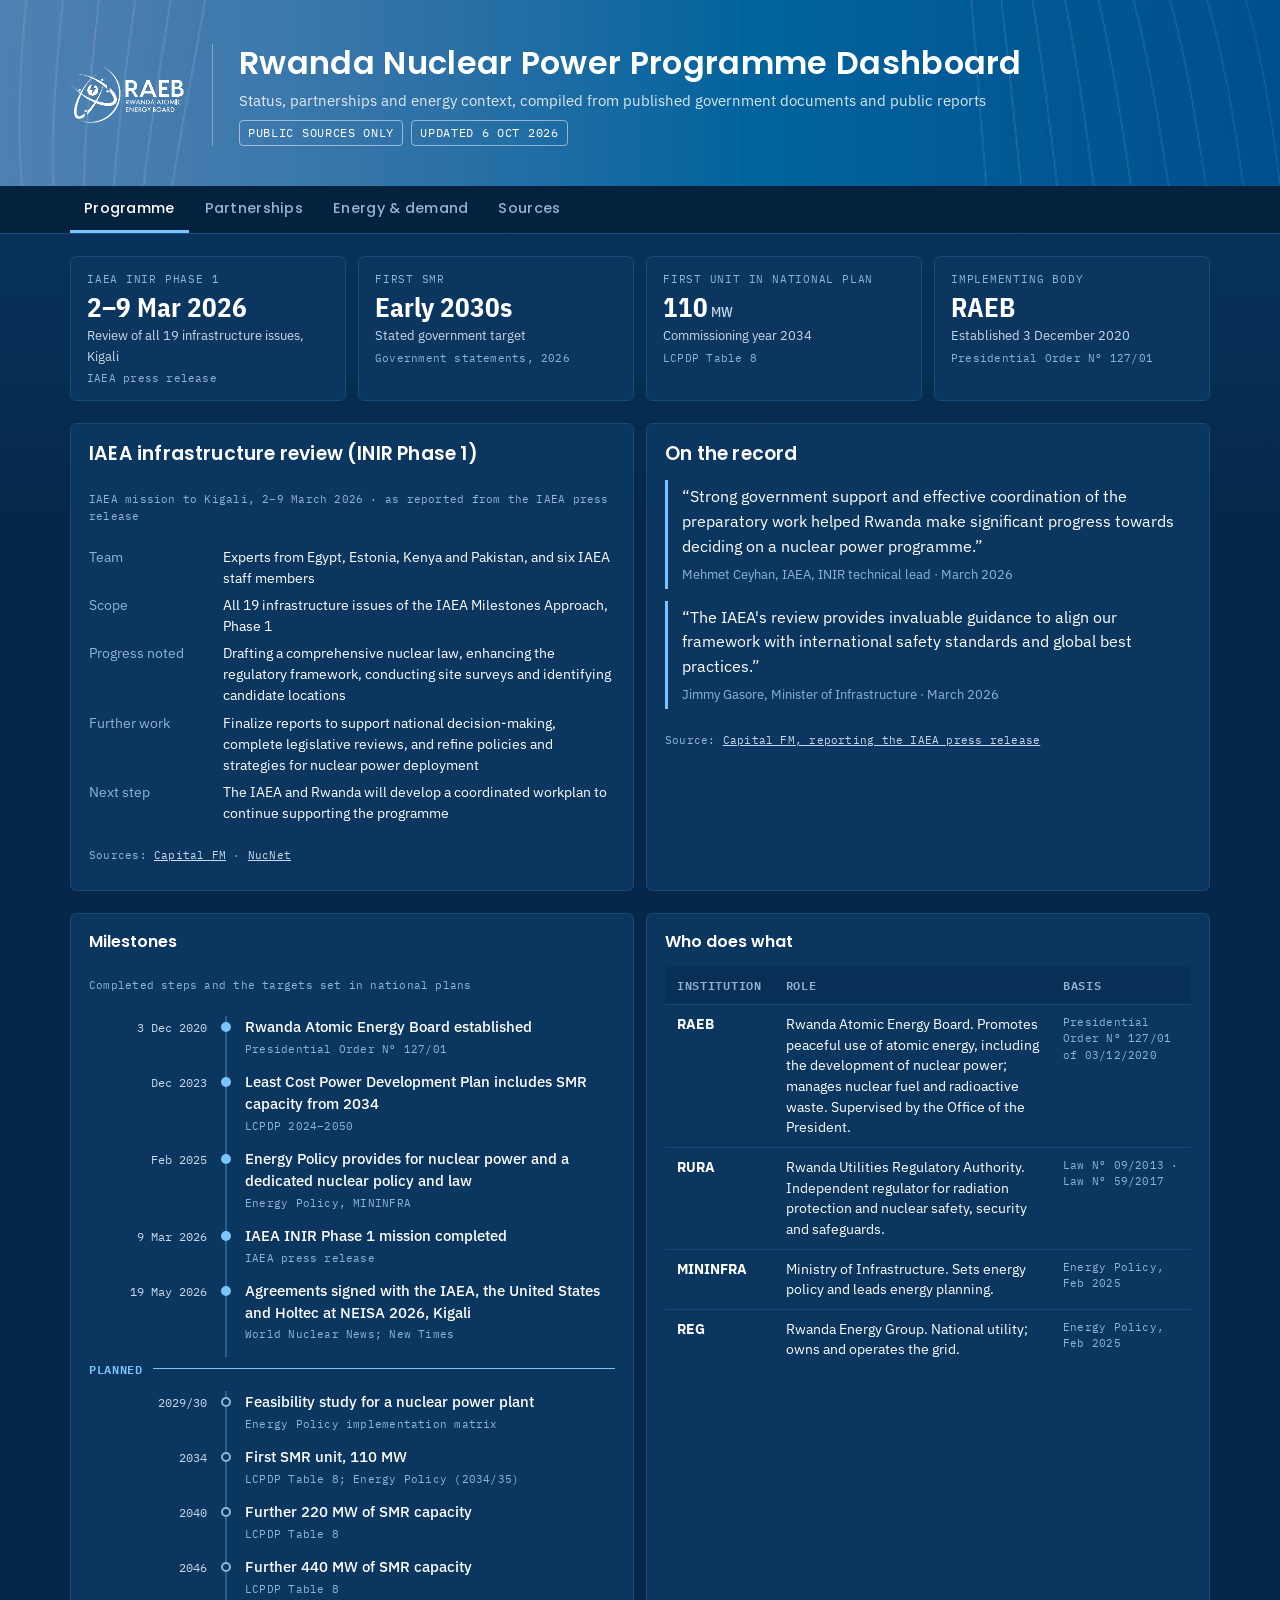
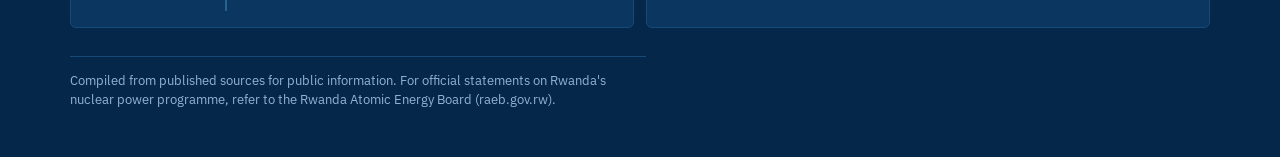
==== index.html @ f3377634 "Switch site to dark RAEB-blue theme matching the header Co-Authored-By: Claude Opus 5.5 <noreply@ant" ====
<!doctype html>
<html lang="en">
<head>
<meta charset="utf-8">
<meta name="viewport" content="width=device-width, initial-scale=1, viewport-fit=cover">
<meta name="description" content="Rwanda's nuclear power programme: status, international partnerships and energy context, compiled from published sources.">
<title>Rwanda NPP Dashboard</title>
<link rel="preconnect" href="https://fonts.googleapis.com">
<link rel="stylesheet" href="https://fonts.googleapis.com/css2?family=Poppins:wght@500;600&family=IBM+Plex+Sans+Condensed:wght@500;600;700&family=IBM+Plex+Sans:wght@400;500;600&family=IBM+Plex+Mono:wght@400;500&display=swap">
<style>
/* Layout: control-room ledger — sticky header + tabbed modules, summary tiles before detail, every figure carries a source chip */
:root{
  --bg:#f5f7f8; --panel:#ffffff; --ink:#0f1c24; --ink-2:#44545e; --ink-3:#6b7a83;
  --line:#dde3e7; --line-2:#c9d2d8; --accent:#1f5f9e; --accent-soft:#e3edf7;
  --good:#1d7a3e; --good-bg:#e3f2e8; --warn:#9a6200; --warn-bg:#fbf0d9; --crit:#b3261e; --crit-bg:#fbe5e3;
  --info:#4a5a66; --info-bg:#eceff2;
  --s1:#2a78d6; --s2:#eb6834; --s3:#1baf7a; --s4:#c98500; --nuke:#4a3aa7;
  --f-display:"IBM Plex Sans Condensed","Arial Narrow",system-ui,sans-serif;
  --f-body:"IBM Plex Sans",system-ui,-apple-system,"Segoe UI",sans-serif;
  --f-mono:"IBM Plex Mono",ui-monospace,Menlo,Consolas,monospace;
}
@media (prefers-color-scheme: dark){:root:not([data-theme="light"]){
  --bg:#0e1519; --panel:#151f25; --ink:#e8eef1; --ink-2:#aebbc3; --ink-3:#86959e;
  --line:#25323a; --line-2:#33434d; --accent:#6aa8e8; --accent-soft:#1a2c3d;
  --good:#5cc483; --good-bg:#16301f; --warn:#e3a83a; --warn-bg:#33270f; --crit:#f07b72; --crit-bg:#3a1a18;
  --info:#aebbc3; --info-bg:#222d34;
  --s1:#3987e5; --s2:#d95926; --s3:#199e70; --s4:#c98500; --nuke:#9085e9; color-scheme:dark}}
:root[data-theme="dark"]{
  --bg:#0e1519; --panel:#151f25; --ink:#e8eef1; --ink-2:#aebbc3; --ink-3:#86959e;
  --line:#25323a; --line-2:#33434d; --accent:#6aa8e8; --accent-soft:#1a2c3d;
  --good:#5cc483; --good-bg:#16301f; --warn:#e3a83a; --warn-bg:#33270f; --crit:#f07b72; --crit-bg:#3a1a18;
  --info:#aebbc3; --info-bg:#222d34;
  --s1:#3987e5; --s2:#d95926; --s3:#199e70; --s4:#c98500; --nuke:#9085e9; color-scheme:dark}
*{box-sizing:border-box}
body{background:var(--bg);color:var(--ink);font-family:var(--f-body);font-size:14.5px;line-height:1.5}
.wrap{max-width:1180px;margin:0 auto;padding-inline:20px;padding-block:0 48px}
header.top{position:sticky;top:env(safe-area-inset-top,0px);z-index:5;background:var(--bg);border-bottom:1px solid var(--line)}
.top-inner{max-width:1180px;margin:0 auto;padding-inline:20px;padding-block:14px 0;display:flex;flex-direction:column;gap:10px}
.brandrow{display:flex;flex-wrap:wrap;align-items:baseline;justify-content:space-between;gap:8px 20px}
h1{font-family:var(--f-display);font-weight:700;font-size:1.55rem;letter-spacing:.01em;margin:0;text-wrap:balance}
.sub{color:var(--ink-2);font-size:.86rem;margin:0}
.meta{display:flex;gap:8px;flex-wrap:wrap;align-items:center}
.tag{font-family:var(--f-mono);font-size:.72rem;letter-spacing:.06em;text-transform:uppercase;padding:3px 8px;border-radius:4px;border:1px solid var(--line-2);color:var(--ink-2);white-space:nowrap}
.tag.int{border-color:var(--crit);color:var(--crit)}
nav.tabs{display:flex;gap:2px;overflow-x:auto;scrollbar-width:none}
nav.tabs button{font:600 .9rem var(--f-display);letter-spacing:.02em;background:none;border:0;border-bottom:3px solid transparent;color:var(--ink-2);padding:8px 14px 9px;cursor:pointer;white-space:nowrap}
nav.tabs button[aria-selected="true"]{color:var(--ink);border-bottom-color:var(--accent)}
nav.tabs button:hover{color:var(--ink)}
button:focus-visible,a:focus-visible,summary:focus-visible{outline:2px solid var(--accent);outline-offset:2px}
[hidden]{display:none!important}
section.tab{display:flex;flex-direction:column;gap:22px;padding-top:22px}
h2{font-family:var(--f-display);font-weight:600;font-size:1.18rem;margin:0;letter-spacing:.01em}
h3{font-family:var(--f-display);font-weight:600;font-size:1rem;margin:0}
.lede{color:var(--ink-2);max-width:72ch;margin:4px 0 0}
.block{display:flex;flex-direction:column;gap:12px}
.panel{background:var(--panel);border:1px solid var(--line);border-radius:6px;padding:16px 18px;min-width:0}
.grid{display:grid;gap:12px}
.tiles{grid-template-columns:repeat(auto-fit,minmax(200px,1fr))}
.tile{background:var(--panel);border:1px solid var(--line);border-radius:6px;padding:14px 16px;display:flex;flex-direction:column;gap:4px;min-width:0}
.tile .k{font-family:var(--f-mono);font-size:.7rem;letter-spacing:.07em;text-transform:uppercase;color:var(--ink-3)}
.tile .v{font-family:var(--f-display);font-weight:700;font-size:1.7rem;line-height:1.1;font-variant-numeric:tabular-nums}
.tile .v small{font-size:.9rem;font-weight:500;color:var(--ink-2)}
.tile .d{color:var(--ink-2);font-size:.84rem}
.src{font-family:var(--f-mono);font-size:.68rem;color:var(--ink-3);letter-spacing:.02em}
.src a{color:inherit}
.pill{display:inline-flex;align-items:center;gap:5px;font:600 .72rem var(--f-body);padding:2px 8px;border-radius:999px;white-space:nowrap}
.pill::before{content:"";width:6px;height:6px;border-radius:50%;background:currentColor}
.p-good{color:var(--good);background:var(--good-bg)} .p-warn{color:var(--warn);background:var(--warn-bg)}
.p-crit{color:var(--crit);background:var(--crit-bg)} .p-info{color:var(--info);background:var(--info-bg)}
.p-acc{color:var(--accent);background:var(--accent-soft)}
/* INIR matrix */
.legend{display:flex;gap:14px;flex-wrap:wrap;font-size:.82rem;color:var(--ink-2);align-items:center}
.sw{display:inline-block;width:12px;height:12px;border-radius:2px;vertical-align:-1px;margin-right:5px}
.matrix{display:grid;grid-template-columns:repeat(auto-fill,minmax(250px,1fr));gap:8px}
.issue{border:1px solid var(--line);border-radius:5px;padding:9px 11px;background:var(--panel);display:flex;flex-direction:column;gap:6px;min-width:0}
.issue .hd{display:flex;gap:8px;align-items:baseline}
.issue .n{font-family:var(--f-mono);font-size:.75rem;color:var(--ink-3);min-width:1.6em}
.issue .t{font-weight:600;font-size:.88rem}
.conds{display:flex;flex-wrap:wrap;gap:4px}
.cond{font-family:var(--f-mono);font-size:.7rem;padding:2px 6px;border-radius:3px;cursor:default}
.c-no{background:var(--good-bg);color:var(--good)} .c-min{background:var(--warn-bg);color:var(--warn);font-weight:600} .c-sig{background:var(--crit-bg);color:var(--crit);font-weight:600}
/* tables */
.tw{overflow-x:auto;border:1px solid var(--line);border-radius:6px;background:var(--panel)}
table{border-collapse:collapse;width:100%;font-size:.86rem}
th,td{text-align:left;padding:9px 12px;border-bottom:1px solid var(--line);vertical-align:top}
th{font:600 .72rem var(--f-mono);letter-spacing:.06em;text-transform:uppercase;color:var(--ink-3);background:var(--bg);white-space:nowrap}
tr:last-child td{border-bottom:0}
td.num,th.num{text-align:right;font-variant-numeric:tabular-nums;white-space:nowrap}
td .ref{font-family:var(--f-mono);font-weight:500;font-size:.78rem;color:var(--accent);white-space:nowrap}
td.min{min-width:220px}
/* timeline */
.tl{display:flex;flex-direction:column}
.tl-row{display:grid;grid-template-columns:118px 18px 1fr;gap:10px;align-items:start}
.tl-date{font-family:var(--f-mono);font-size:.78rem;color:var(--ink-2);padding-top:2px;text-align:right}
.tl-rail{position:relative;align-self:stretch;display:flex;justify-content:center}
.tl-rail::before{content:"";position:absolute;top:0;bottom:0;width:2px;background:var(--line-2)}
.tl-dot{position:relative;margin-top:6px;width:10px;height:10px;border-radius:50%;background:var(--panel);border:2px solid var(--ink-3)}
.tl-dot.past{background:var(--warn);border-color:var(--warn)}
.tl-dot.now{background:var(--accent);border-color:var(--accent)}
.tl-body{padding-bottom:14px;display:flex;flex-direction:column;gap:3px;min-width:0}
.tl-body .x{font-weight:500}
.tl-today{grid-column:1/-1;display:flex;align-items:center;gap:10px;margin:2px 0 12px;font:600 .72rem var(--f-mono);color:var(--accent);letter-spacing:.06em;text-transform:uppercase}
.tl-today::after{content:"";flex:1;height:1px;background:var(--accent)}
.two{display:grid;grid-template-columns:repeat(auto-fit,minmax(320px,1fr));gap:12px}
dl.kv{display:grid;grid-template-columns:minmax(120px,max-content) 1fr;gap:6px 14px;margin:0;font-size:.88rem}
dl.kv dt{color:var(--ink-3)} dl.kv dd{margin:0;min-width:0}
/* filters */
.filters{display:flex;gap:6px;flex-wrap:wrap}
.filters button{font:500 .8rem var(--f-body);border:1px solid var(--line-2);background:var(--panel);color:var(--ink-2);padding:5px 11px;border-radius:999px;cursor:pointer}
.filters button[aria-pressed="true"]{background:var(--ink);color:var(--bg);border-color:var(--ink)}
/* chart */
.chart{position:relative}
.chart svg{display:block;width:100%;height:auto;overflow:visible}
.chart text{font-family:var(--f-mono);font-size:11px;fill:var(--ink-3)}
.chart .gl{stroke:var(--line);stroke-width:1}
.chart .ax{stroke:var(--line-2);stroke-width:1}
.tip{position:absolute;pointer-events:none;background:var(--panel);border:1px solid var(--line-2);border-radius:5px;padding:8px 10px;font-size:.8rem;box-shadow:0 4px 14px rgb(0 0 0 / .12);min-width:170px;z-index:2}
.tip b{font-family:var(--f-mono)}
.tip .r{display:flex;justify-content:space-between;gap:14px;font-variant-numeric:tabular-nums}
.bar-row{display:grid;grid-template-columns:120px 1fr 64px;gap:10px;align-items:center;font-size:.85rem}
.bar-track{height:14px;background:var(--bg);border-radius:0 4px 4px 0;position:relative}
.bar-fill{position:absolute;inset:0 auto 0 0;border-radius:0 4px 4px 0;background:var(--s1)}
.bar-fill.imp{background:var(--ink-3)}
.bars{display:flex;flex-direction:column;gap:7px}
.note{border-left:3px solid var(--warn);background:var(--warn-bg);padding:10px 14px;border-radius:0 5px 5px 0;font-size:.86rem;color:var(--ink)}
.note.blue{border-left-color:var(--accent);background:var(--accent-soft)}
.issues-list{display:flex;flex-direction:column;gap:10px;margin:0;padding:0;list-style:none}
.issues-list li{background:var(--panel);border:1px solid var(--line);border-radius:6px;padding:12px 14px;display:flex;flex-direction:column;gap:5px}
.issues-list .what{font-weight:600}
footer{margin-top:28px;color:var(--ink-3);font-size:.8rem;border-top:1px solid var(--line);padding-top:14px}
details.tbl summary{cursor:pointer;color:var(--accent);font-size:.84rem;font-weight:500}
@media (max-width:560px){
  .tl-row{grid-template-columns:76px 14px 1fr;gap:8px}
  .bar-row{grid-template-columns:92px 1fr 54px}
  h1{font-size:1.3rem}
}
@media (prefers-reduced-motion:no-preference){nav.tabs button{transition:color .15s,border-color .15s}}

blockquote.q{margin:0;padding:4px 0 4px 14px;border-left:3px solid var(--accent);font-size:1rem;line-height:1.55;display:flex;flex-direction:column;gap:6px}
blockquote.q cite{font-style:normal;font-size:.8rem;color:var(--ink-3)}
ul.plain{margin:0;padding-left:18px;color:var(--ink-2);display:flex;flex-direction:column;gap:6px}
tr.hl td{background:var(--accent-soft);font-weight:600}
tr.tot td{font-weight:600;border-top:2px solid var(--line-2)}
footer{max-width:72ch}

/* RAEB brand header */
:root{--brand-1:#4f80b2;--brand-2:#00518d;--accent:#00518d;--accent-soft:#e1ecf6}
.hero{position:relative;overflow:hidden;color:#fff;background:var(--brand-2) url("hero-bg.jpg") center/cover no-repeat}
.hero-inner{position:relative;max-width:1180px;margin:0 auto;padding-inline:20px;padding-block:44px 40px;display:flex;align-items:center;gap:22px 28px;flex-wrap:wrap}
.hero .logo{height:56px;width:auto;flex:none}
.hero-text{display:flex;flex-direction:column;gap:8px;min-width:0;flex:1 1 320px;border-left:1px solid rgb(255 255 255 / .35);padding-left:26px}
.hero h1{font-family:"Poppins",var(--f-display);font-weight:600;font-size:clamp(1.35rem,2.6vw,2rem);line-height:1.2;color:#fff}
.hero .sub{color:rgb(255 255 255 / .85);font-size:.92rem}
.hero .tag{border-color:rgb(255 255 255 / .5);color:#fff}
.tabbar{position:sticky;top:env(safe-area-inset-top,0px);z-index:5;background:var(--panel);border-bottom:1px solid var(--line)}
.tabbar-inner{max-width:1180px;margin:0 auto;padding-inline:20px}
nav.tabs button{font-family:"Poppins",var(--f-display);font-weight:500;padding:12px 14px 11px}
nav.tabs button[aria-selected="true"]{color:var(--accent);border-bottom-color:var(--accent)}
h2,h3{font-family:"Poppins",var(--f-display);font-weight:600}
@media (max-width:560px){.hero-text{border-left:0;padding-left:0}.hero-inner{padding-block:24px}}
@media (prefers-color-scheme: dark){:root:not([data-theme="light"]){--accent:#6aa8e8;--accent-soft:#1a2c3d}}
:root[data-theme="dark"]{--accent:#6aa8e8;--accent-soft:#1a2c3d}
</style>
<style>html{color-scheme:dark}body{margin:0}img{max-width:100%}
/* Single dark brand theme (continues the RAEB header); wins over light/dark blocks */
:root:not(#_){
  --bg:#05284a; --panel:#0a365f; --ink:#ffffff; --ink-2:#c9d9ea; --ink-3:#93b3d3;
  --line:#184a78; --line-2:#28608f; --accent:#7cc4ff; --accent-soft:#11426f;
  --good:#63d69c; --good-bg:#0f3f3c; --warn:#ffc860; --warn-bg:#3b3522; --crit:#ff8f86; --crit-bg:#47263a;
  --info:#c9d9ea; --info-bg:#14446f;
  --s1:#4aa8ff; --s2:#ff8f52; --s3:#3fd3a2; --s4:#f2c34e; --nuke:#c7b9ff;
  color-scheme:dark;
}
body{background:var(--bg) linear-gradient(180deg,#0a3a68 0,var(--bg) 520px) no-repeat}
.tabbar{background:#04213e;border-bottom-color:var(--line)}
nav.tabs button{color:var(--ink-3)}
nav.tabs button:hover{color:var(--ink)}
nav.tabs button[aria-selected="true"]{color:#fff;border-bottom-color:var(--accent)}
.panel,.tile,.issue,.issues-list li,.tw{border-color:var(--line);background:var(--panel)}
.tile .v,h2,h3{color:#fff}
th{background:#082f55;color:var(--ink-3)}
.filters button{background:transparent;border-color:var(--line-2);color:var(--ink-2)}
.filters button[aria-pressed="true"]{background:#fff;color:#05284a;border-color:#fff}
.tip{background:#062c52;border-color:var(--line-2);box-shadow:0 6px 20px rgb(0 0 0 / .35)}
a{color:var(--accent)}
.src a{color:var(--ink-2)}
footer{border-top-color:var(--line);color:var(--ink-3)}
.bar-track{background:#072b4f}
</style>
</head>
<body>
<header class="hero">
  
  <div class="hero-inner">
    <img class="logo" src="[data-uri]" alt="RAEB, Rwanda Atomic Energy Board" width="113" height="56">
    <div class="hero-text">
      <h1>Rwanda Nuclear Power Programme Dashboard</h1>
      <p class="sub">Status, partnerships and energy context, compiled from published government documents and public reports</p>
      <div class="meta"><span class="tag">Public sources only</span><span class="tag">Updated 6 Oct 2026</span></div>
    </div>
  </div>
</header>
<div class="tabbar"><div class="tabbar-inner"><nav class="tabs" role="tablist" aria-label="Dashboard sections">
      <button role="tab" id="t-status" aria-controls="s-status" aria-selected="true">Programme</button>
      <button role="tab" id="t-partners" aria-controls="s-partners" aria-selected="false">Partnerships</button>
      <button role="tab" id="t-energy" aria-controls="s-energy" aria-selected="false">Energy &amp; demand</button>
      <button role="tab" id="t-notes" aria-controls="s-notes" aria-selected="false">Sources</button>
    </nav></div></div>

<main class="wrap">

<!-- ============ PROGRAMME ============ -->
<section class="tab" id="s-status" role="tabpanel" aria-labelledby="t-status">
  <div class="grid tiles" id="status-tiles"></div>

  <div class="two">
    <div class="panel block">
      <h2>IAEA infrastructure review (INIR Phase 1)</h2>
      <p class="src">IAEA mission to Kigali, 2–9 March 2026 · as reported from the IAEA press release</p>
      <dl class="kv">
        <dt>Team</dt><dd>Experts from Egypt, Estonia, Kenya and Pakistan, and six IAEA staff members</dd>
        <dt>Scope</dt><dd>All 19 infrastructure issues of the IAEA Milestones Approach, Phase 1</dd>
        <dt>Progress noted</dt><dd>Drafting a comprehensive nuclear law, enhancing the regulatory framework, conducting site surveys and identifying candidate locations</dd>
        <dt>Further work</dt><dd>Finalize reports to support national decision-making, complete legislative reviews, and refine policies and strategies for nuclear power deployment</dd>
        <dt>Next step</dt><dd>The IAEA and Rwanda will develop a coordinated workplan to continue supporting the programme</dd>
      </dl>
      <p class="src">Sources: <a href="https://capitalfm.africa/rwanda-makes-progress-on-nuclear-energy-infrastructure-iaea-says/" target="_blank" rel="noopener">Capital FM</a> · <a href="https://www.nucnet.org/news/iaea-review-says-rwanda-making-progress-towards-nuclear-power-programme-3-4-2026" target="_blank" rel="noopener">NucNet</a></p>
    </div>
    <div class="panel block">
      <h2>On the record</h2>
      <blockquote class="q">“Strong government support and effective coordination of the preparatory work helped Rwanda make significant progress towards deciding on a nuclear power programme.”<cite>Mehmet Ceyhan, IAEA, INIR technical lead · March 2026</cite></blockquote>
      <blockquote class="q">“The IAEA's review provides invaluable guidance to align our framework with international safety standards and global best practices.”<cite>Jimmy Gasore, Minister of Infrastructure · March 2026</cite></blockquote>
      <p class="src">Source: <a href="https://capitalfm.africa/rwanda-makes-progress-on-nuclear-energy-infrastructure-iaea-says/" target="_blank" rel="noopener">Capital FM, reporting the IAEA press release</a></p>
    </div>
  </div>

  <div class="two">
    <div class="panel block">
      <h3>Milestones</h3>
      <p class="src">Completed steps and the targets set in national plans</p>
      <div class="tl" id="timeline"></div>
    </div>
    <div class="panel block">
      <h3>Who does what</h3>
      <div class="tw" style="border:0"><table>
        <thead><tr><th>Institution</th><th>Role</th><th>Basis</th></tr></thead>
        <tbody>
          <tr><td><b>RAEB</b></td><td>Rwanda Atomic Energy Board. Promotes peaceful use of atomic energy, including the development of nuclear power; manages nuclear fuel and radioactive waste. Supervised by the Office of the President.</td><td class="src">Presidential Order N° 127/01 of 03/12/2020</td></tr>
          <tr><td><b>RURA</b></td><td>Rwanda Utilities Regulatory Authority. Independent regulator for radiation protection and nuclear safety, security and safeguards.</td><td class="src">Law N° 09/2013 · Law N° 59/2017</td></tr>
          <tr><td><b>MININFRA</b></td><td>Ministry of Infrastructure. Sets energy policy and leads energy planning.</td><td class="src">Energy Policy, Feb 2025</td></tr>
          <tr><td><b>REG</b></td><td>Rwanda Energy Group. National utility; owns and operates the grid.</td><td class="src">Energy Policy, Feb 2025</td></tr>
        </tbody>
      </table></div>
    </div>
  </div>
</section>

<!-- ============ PARTNERS ============ -->
<section class="tab" id="s-partners" role="tabpanel" aria-labelledby="t-partners" hidden>
  <div class="block">
    <div>
      <h2>International agreements and partnerships</h2>
      <p class="lede">Agreements related to Rwanda's nuclear power programme that have been publicly announced. Each links to the published report it is based on.</p>
    </div>
    <div class="filters" id="pfilters" role="group" aria-label="Filter by type"></div>
    <div class="tw"><table>
      <thead><tr><th>Counterpart</th><th>Instrument</th><th>Date</th><th>Scope</th><th>Source</th></tr></thead>
      <tbody id="partners"></tbody>
    </table></div>
  </div>
</section>

<!-- ============ ENERGY ============ -->
<section class="tab" id="s-energy" role="tabpanel" aria-labelledby="t-energy" hidden>
  <div class="grid tiles" id="energy-tiles"></div>

  <div class="panel block">
    <div>
      <h2>Peak demand forecast and planned nuclear capacity</h2>
      <p class="lede">Peak-demand scenarios from the Least Cost Power Development Plan. The plan's reference case uses 10% annual growth. Markers show the small modular reactor (SMR) capacity added in the plan.</p>
    </div>
    <div class="filters" id="cfilters" role="group" aria-label="Show scenarios"></div>
    <div class="chart" id="chart"></div>
    <details class="tbl"><summary>Show the numbers as a table</summary><div class="tw" style="margin-top:8px"><table id="chart-table"></table></div></details>
    <p class="src">Source: Least Cost Power Development Plan 2024–2050 (MININFRA, December 2023), Table 1 and Table 8.</p>
  </div>

  <div class="panel block">
    <h3>Planned electricity production by technology</h3>
    <p class="src">GWh per year, reference scenario · LCPDP Table 9</p>
    <div class="tw" style="border:0"><table id="prod"></table></div>
  </div>

  <div class="block">
    <h2>Targets in national policy documents</h2>
    <div class="tw"><table>
      <thead><tr><th>Target</th><th>Value</th><th>By</th><th>Source</th></tr></thead>
      <tbody id="targets"></tbody>
    </table></div>
  </div>
</section>

<!-- ============ SOURCES ============ -->
<section class="tab" id="s-notes" role="tabpanel" aria-labelledby="t-notes" hidden>
  <div class="block">
    <h2>Sources</h2>
    <p class="lede">Everything on this dashboard comes from the documents below. No figures are modelled or estimated.</p>
    <div class="tw"><table>
      <thead><tr><th>Document</th><th>Issuer</th><th>Date</th><th>Used for</th></tr></thead>
      <tbody id="sources"></tbody>
    </table></div>
  </div>
  <div class="panel block">
    <h3>Notes on the figures</h3>
    <ul class="plain">
      <li>Installed capacity includes imports and shared regional plants unless stated otherwise.</li>
      <li>The least-cost plan's capacity table adds 110 MW (2034), 220 MW (2040) and 440 MW (2046) of SMR capacity, 770 MW in total; the plan's text refers to 880 MW by 2050. Both are shown as published.</li>
      <li>Agreements are listed as publicly reported. Dates are those of the announcement.</li>
    </ul>
  </div>
</section>

<footer>Compiled from published sources for public information. For official statements on Rwanda's nuclear power programme, refer to the Rwanda Atomic Energy Board (raeb.gov.rw).</footer>
</main>

<script>
const $ = s=>document.querySelector(s);
const esc = s=>String(s).replace(/[&<>"]/g,c=>({"&":"&amp;","<":"&lt;",">":"&gt;",'"':"&quot;"}[c]));
const MON=["Jan","Feb","Mar","Apr","May","Jun","Jul","Aug","Sep","Oct","Nov","Dec"];
const fmtDate = d=>{ if(!d) return "—"; const p=d.split("-"); if(p.length===1) return p[0]; if(p.length===2) return MON[+p[1]-1]+" "+p[0]; return (+p[2])+" "+MON[+p[1]-1]+" "+p[0]; };
const tile = (k,v,d,src)=>`<div class="tile"><span class="k">${k}</span><span class="v">${v}</span><span class="d">${d}</span>${src?`<span class="src">${src}</span>`:""}</div>`;

/* programme */
$("#status-tiles").innerHTML =
  tile("IAEA INIR Phase 1","2–9 Mar 2026","Review of all 19 infrastructure issues, Kigali","IAEA press release") +
  tile("First SMR","Early 2030s","Stated government target","Government statements, 2026") +
  tile("First unit in national plan","110<small> MW</small>","Commissioning year 2034","LCPDP Table 8") +
  tile("Implementing body","RAEB","Established 3 December 2020","Presidential Order N° 127/01");

const MILESTONES = [
 ["2020-12-03","Rwanda Atomic Energy Board established","Presidential Order N° 127/01","done"],
 ["2023-12","Least Cost Power Development Plan includes SMR capacity from 2034","LCPDP 2024–2050","done"],
 ["2025-02","Energy Policy provides for nuclear power and a dedicated nuclear policy and law","Energy Policy, MININFRA","done"],
 ["2026-03-09","IAEA INIR Phase 1 mission completed","IAEA press release","done"],
 ["2026-05-19","Agreements signed with the IAEA, the United States and Holtec at NEISA 2026, Kigali","World Nuclear News; New Times","done"],
 ["2029/30","Feasibility study for a nuclear power plant","Energy Policy implementation matrix","plan"],
 ["2034","First SMR unit, 110 MW","LCPDP Table 8; Energy Policy (2034/35)","plan"],
 ["2040","Further 220 MW of SMR capacity","LCPDP Table 8","plan"],
 ["2046","Further 440 MW of SMR capacity","LCPDP Table 8","plan"],
];
let todayDone=false;
$("#timeline").innerHTML = MILESTONES.map(([d,t,s,k])=>{
  let pre="";
  if(k==="plan" && !todayDone){ pre=`<div class="tl-today">Planned</div>`; todayDone=true; }
  return pre+`<div class="tl-row"><div class="tl-date">${/^\d{4}-\d{2}/.test(d)?fmtDate(d):d}</div><div class="tl-rail"><span class="tl-dot ${k==='done'?'now':''}"></span></div>
  <div class="tl-body"><span class="x">${t}</span><span class="src">${s}</span></div></div>`;}).join("");

/* partners */
const PARTNERS = [
 ["IAEA","multi","Cooperation agreement with the Ministry of Infrastructure","2026-05-19","Integrating nuclear power into the national energy mix: energy planning, infrastructure development, training, stakeholder engagement, financing","New Times, 19 May 2026","https://www.newtimes.co.rw/article/35865/news/energy/rwanda-iaea-sign-agreement-to-advance-nuclear-energy-plans"],
 ["United States","gov","Civil nuclear cooperation memorandum of understanding","2026-05","Cooperation on civil nuclear energy","World Nuclear News, May 2026","https://wnn.world-nuclear.org/articles/rwanda-and-us-sign-civil-nuclear-cooperation-mou"],
 ["Holtec International","ind","Development agreement with RAEB","2026-05","Evaluate deployment of SMR-300 units (about 300 MWe each), potential total of up to about 5 GW","World Nuclear News, May 2026","https://wnn.world-nuclear.org/articles/rwanda-and-us-sign-civil-nuclear-cooperation-mou"],
 ["Rosatom (Russian Federation)","gov","Roadmap signed at NEISA 2026","2026-05-19","Centre for Nuclear Science and Technology with a research reactor; training of Rwandan staff","Press report, 19 May 2026","https://gazettengr.com/rwanda-russia-sign-nuclear-energy-deal/"],
 ["NANO Nuclear Energy","ind","Memorandum of understanding with RAEB","2024-08","Microreactor and SMR ecosystem; technical assistance and training","World Nuclear News, Aug 2024","https://world-nuclear-news.org/articles/rwanda-signs-agreement-with-nano-nuclear"],
 ["Dual Fluid Energy","ind","Cooperation agreement with RAEB","2023-09","Demonstration Dual Fluid reactor","KT Press, Sept 2023","https://www.ktpress.rw/2023/09/rwanda-signs-deal-to-build-first-dual-fluid-demo-nuclear-reactor-in-the-world/"],
];
const PTYPES={all:"All",multi:"International organisations",gov:"Governments",ind:"Industry"};
let pf="all";
function renderPartners(){
  $("#partners").innerHTML = PARTNERS.filter(p=>pf==="all"||p[1]===pf).map(([c,,i,d,s,src,u])=>
   `<tr><td><b>${esc(c)}</b></td><td class="min">${esc(i)}</td><td class="num">${fmtDate(d)}</td><td class="min">${esc(s)}</td><td style="min-width:150px"><span class="src"><a href="${u}" target="_blank" rel="noopener">${esc(src)}</a></span></td></tr>`).join("");
}
$("#pfilters").innerHTML = Object.entries(PTYPES).map(([k,v])=>`<button type="button" data-f="${k}" aria-pressed="${k==='all'}">${v}</button>`).join("");
$("#pfilters").addEventListener("click",e=>{const b=e.target.closest("button"); if(!b) return; pf=b.dataset.f;
  document.querySelectorAll("#pfilters button").forEach(x=>x.setAttribute("aria-pressed",x===b)); renderPartners();});
renderPartners();

/* energy */
$("#energy-tiles").innerHTML =
  tile("Installed capacity","406.4<small> MW</small>","2023/24, incl. imports and shared plants","Energy Policy (REG Annual Report 2024)") +
  tile("Peak demand","211<small> MW</small>","2023","LCPDP Table 1") +
  tile("Households on grid","55.9<small>%</small>","2023/24, plus 23% off-grid","Energy Policy implementation matrix") +
  tile("Demand growth","~10<small>% / yr</small>","Planning assumption to 2050 (9.2% in 2017–2023)","LCPDP §3");

const YEARS=[]; for(let y=2023;y<=2050;y++) YEARS.push(y);
const PEAK = {
 "8% growth":[211,228,246,266,287,310,335,362,391,422,456,492,531,573,619,669,723,781,843,910,983,1062,1147,1239,1338,1445,1561,1686],
 "10% (reference)":[211,232,255,281,309,340,374,411,452,497,547,602,662,728,801,881,969,1066,1173,1290,1419,1561,1717,1889,2078,2286,2515,2767],
 "12% growth":[211,236,264,296,332,372,417,467,523,586,656,735,823,922,1033,1157,1296,1452,1626,1821,2040,2285,2559,2866,3210,3595,4026,4509],
 "10% then 5% after 2030":[211,232,255,281,309,340,374,411,432,454,477,501,526,552,580,609,639,671,705,740,777,816,857,900,945,992,1042,1094],
};
const SC = {"8% growth":"--s3","10% (reference)":"--s1","12% growth":"--s2","10% then 5% after 2030":"--s4"};
const NUKE=[[2034,110],[2040,220],[2046,440]];
const visible=new Set(Object.keys(PEAK));
$("#cfilters").innerHTML = Object.keys(PEAK).map(k=>`<button type="button" data-s="${esc(k)}" aria-pressed="true"><span class="sw" style="background:var(${SC[k]})"></span>${k}</button>`).join("");
$("#cfilters").addEventListener("click",e=>{const b=e.target.closest("button"); if(!b) return; const k=b.dataset.s;
  if(visible.has(k)){ if(visible.size===1) return; visible.delete(k);} else visible.add(k);
  b.setAttribute("aria-pressed",visible.has(k)); drawChart();});
function drawChart(){
  const W=900,H=360,m={l:52,r:120,t:16,b:34}; const iw=W-m.l-m.r, ih=H-m.t-m.b; const keys=[...visible];
  const ymax=Math.max(...keys.map(k=>Math.max(...PEAK[k]))); const step=ymax>3000?1000:500; const top=Math.ceil(ymax/step)*step;
  const x=y=>m.l+(y-2023)/(2050-2023)*iw, yv=v=>m.t+ih-(v/top)*ih;
  let s=`<svg viewBox="0 0 ${W} ${H}" role="img" aria-label="Peak demand forecast by scenario, 2023 to 2050, in MW">`;
  for(let v=0;v<=top;v+=step) s+=`<line class="gl" x1="${m.l}" x2="${m.l+iw}" y1="${yv(v)}" y2="${yv(v)}"/><text x="${m.l-8}" y="${yv(v)+4}" text-anchor="end">${v.toLocaleString('en-US')}</text>`;
  [2023,2030,2034,2040,2046,2050].forEach(y=>{ s+=`<text x="${x(y)}" y="${H-12}" text-anchor="middle">${y}</text>`; });
  s+=`<text x="${m.l}" y="${m.t-4}" style="font-size:10px">MW</text>`;
  NUKE.forEach(([y,mw])=>{ s+=`<line x1="${x(y)}" x2="${x(y)}" y1="${m.t}" y2="${m.t+ih}" stroke="var(--nuke)" stroke-width="1.5" stroke-dasharray="3 4"/><rect x="${x(y)-30}" y="${m.t+ih-24}" width="60" height="18" rx="3" fill="var(--panel)" stroke="var(--nuke)"/><text x="${x(y)}" y="${m.t+ih-11}" text-anchor="middle" style="fill:var(--nuke);font-weight:500">+${mw} MW</text>`; });
  const ends=keys.map(k=>({k,y:yv(PEAK[k][PEAK[k].length-1])})).sort((a,b)=>a.y-b.y);
  for(let i=1;i<ends.length;i++) if(ends[i].y-ends[i-1].y<15) ends[i].y=ends[i-1].y+15;
  keys.forEach(k=>{ const pts=PEAK[k].map((v,i)=>`${x(YEARS[i]).toFixed(1)},${yv(v).toFixed(1)}`).join(" ");
    s+=`<polyline points="${pts}" fill="none" stroke="var(${SC[k]})" stroke-width="2" stroke-linejoin="round" stroke-linecap="round"/>`;
    const last=PEAK[k][PEAK[k].length-1]; s+=`<circle cx="${x(2050)}" cy="${yv(last)}" r="4" fill="var(${SC[k]})" stroke="var(--panel)" stroke-width="2"/>`;
    const e=ends.find(z=>z.k===k); s+=`<text x="${x(2050)+10}" y="${e.y+4}" style="fill:var(--ink-2)">${k.split(' ')[0]} · ${last.toLocaleString('en-US')}</text>`; });
  s+=`<line class="ax" x1="${m.l}" x2="${m.l+iw}" y1="${m.t+ih}" y2="${m.t+ih}"/><line id="xh" x1="0" x2="0" y1="${m.t}" y2="${m.t+ih}" stroke="var(--ink-3)" stroke-width="1" visibility="hidden"/><rect id="hit" x="${m.l}" y="${m.t}" width="${iw}" height="${ih}" fill="transparent"/></svg><div class="tip" id="tip" hidden></div>`;
  $("#chart").innerHTML=s;
  const svg=$("#chart svg"),hit=$("#hit"),tip=$("#tip"),xh=$("#xh");
  hit.addEventListener("pointermove",ev=>{ const r=svg.getBoundingClientRect(); const px=(ev.clientX-r.left)/r.width*W;
    const yr=Math.round(2023+(px-m.l)/iw*(2050-2023)); if(yr<2023||yr>2050) return; const i=yr-2023;
    xh.setAttribute("x1",x(yr)); xh.setAttribute("x2",x(yr)); xh.setAttribute("visibility","visible"); const nk=NUKE.find(n=>n[0]===yr);
    tip.innerHTML=`<b>${yr}</b> · peak demand`+keys.map(k=>`<div class="r"><span><span class="sw" style="background:var(${SC[k]})"></span>${k}</span><span>${PEAK[k][i].toLocaleString('en-US')} MW</span></div>`).join("")+(nk?`<div class="r" style="color:var(--nuke)"><span>SMR added</span><span>+${nk[1]} MW</span></div>`:"");
    tip.hidden=false; const cx=x(yr)/W*r.width; tip.style.left=(cx>r.width*0.6?cx-tip.offsetWidth-12:cx+12)+"px"; tip.style.top="8px"; });
  hit.addEventListener("pointerleave",()=>{tip.hidden=true;xh.setAttribute("visibility","hidden");});
}
drawChart();
$("#chart-table").innerHTML=`<thead><tr><th>Year</th>${Object.keys(PEAK).map(k=>`<th class="num">${k}</th>`).join("")}<th class="num">SMR added</th></tr></thead><tbody>`+
  YEARS.map((y,i)=>`<tr><td>${y}</td>${Object.keys(PEAK).map(k=>`<td class="num">${PEAK[k][i].toLocaleString('en-US')}</td>`).join("")}<td class="num">${(NUKE.find(n=>n[0]===y)||[,""])[1]}</td></tr>`).join("")+`</tbody>`;

const PROD_Y=[2024,2025,2030,2035,2040,2045,2050];
const PROD=[["Hydro",[669.0,706.1,1174.5,1715.8,2464.2,2464.2,2462.4]],["Solar",[56.1,56.1,333.7,461.7,698.5,758.1,2658.5]],["Methane gas",[439.3,542.8,692.7,901.2,901.2,874.4,875.6]],["Natural gas",[0,0,0,59.9,969.9,2759.4,2759.4]],["Nuclear",[0,0,0,0,0,1945.9,6307.2]],["Peat",[105.3,122.8,216.3,216.3,413.4,681.5,715.6]],["Battery storage",[0,0,0,0,0,0,2628.0]],["Waste / biomass",[0,0,0,278.6,278.6,278.6,278.6]],["Geothermal",[0,0,0,0,210.2,210.2,210.2]],["Net imports",[170.3,168.6,183.1,484.4,718.0,718.0,336.3]],["Total supply",[1439.9,1596.5,2600.3,4117.8,6653.9,10690.4,19372.9]]];
const f=v=>v?v.toLocaleString('en-US',{minimumFractionDigits:0,maximumFractionDigits:0}):"–";
$("#prod").innerHTML=`<thead><tr><th>Technology</th>${PROD_Y.map(y=>`<th class="num">${y}</th>`).join("")}</tr></thead><tbody>`+
  PROD.map(([k,v])=>`<tr${k==="Nuclear"?' class="hl"':''}${k==="Total supply"?' class="tot"':''}><td>${k}</td>${v.map(x=>`<td class="num">${f(x)}</td>`).join("")}</tr>`).join("")+`</tbody>`;

const TARGETS=[
 ["Nuclear capacity in the generation mix","110 MW","2034/35","Energy Policy (MININFRA, Feb 2025)"],
 ["Feasibility study for a nuclear power plant","Completed","2029/30","Energy Policy (Feb 2025)"],
 ["SMR capacity in the least-cost plan","110 MW (2034), +220 MW (2040), +440 MW (2046)","2046","LCPDP 2024–2050, Table 8"],
 ["Universal access to electricity","100% (on-grid and off-grid)","2030","Energy Policy (Feb 2025)"],
 ["Renewable share of power generation","60% (from 51%)","2029","NST2 2024–2029"],
 ["Renewable share of power generation","At least 60%","2035 and 2050","Vision 2050, indicator 35"],
 ["Electricity per capita","1,026 kWh → 3,080 kWh","2035 → 2050","Vision 2050, indicator 37"],
 ["Income status","Upper-middle income → high income","2035 → 2050","Vision 2050"],
];
$("#targets").innerHTML=TARGETS.map(([t,v,b,s])=>`<tr><td class="min">${t}</td><td>${v}</td><td class="num">${b}</td><td style="min-width:180px"><span class="src">${s}</span></td></tr>`).join("");

const SOURCES=[
 ["Presidential Order N° 127/01 establishing RAEB","Office of the President","3 Dec 2020","RAEB mandate"],
 ["Vision 2050","Government of Rwanda","2020","Long-term targets"],
 ["Least Cost Power Development Plan 2024–2050","MININFRA","Dec 2023","Demand scenarios, nuclear additions, production"],
 ["National Strategy for Transformation (NST2) 2024–2029","Government of Rwanda","2024","Renewables target, nuclear technology"],
 ["Energy Policy","MININFRA","Feb 2025","Nuclear targets, capacity and access baseline"],
 ["IAEA press release on the INIR mission, as reported by Capital FM and NucNet","IAEA","Mar 2026","INIR findings and quotes"],
 ["World Nuclear News, New Times, KT Press, gazettengr.com","Media","2023–2026","Agreements"],
];
$("#sources").innerHTML=SOURCES.map(([d,i,dt,u])=>`<tr><td><b>${d}</b></td><td>${i}</td><td class="num">${dt}</td><td class="min">${u}</td></tr>`).join("");

/* tabs */
const tabs=[...document.querySelectorAll('[role="tab"]')];
function show(id){ tabs.forEach(t=>{const on=t.id===id; t.setAttribute("aria-selected",on); document.getElementById(t.getAttribute("aria-controls")).hidden=!on;}); window.scrollTo({top:0}); }
tabs.forEach(t=>t.addEventListener("click",()=>{show(t.id); history.replaceState(null,"","#"+t.id.slice(2));}));
const hm={status:"t-status",partners:"t-partners",energy:"t-energy",notes:"t-notes"}; const st=hm[(location.hash||"").slice(1)]; if(st) show(st);
</script>

</body>
</html>
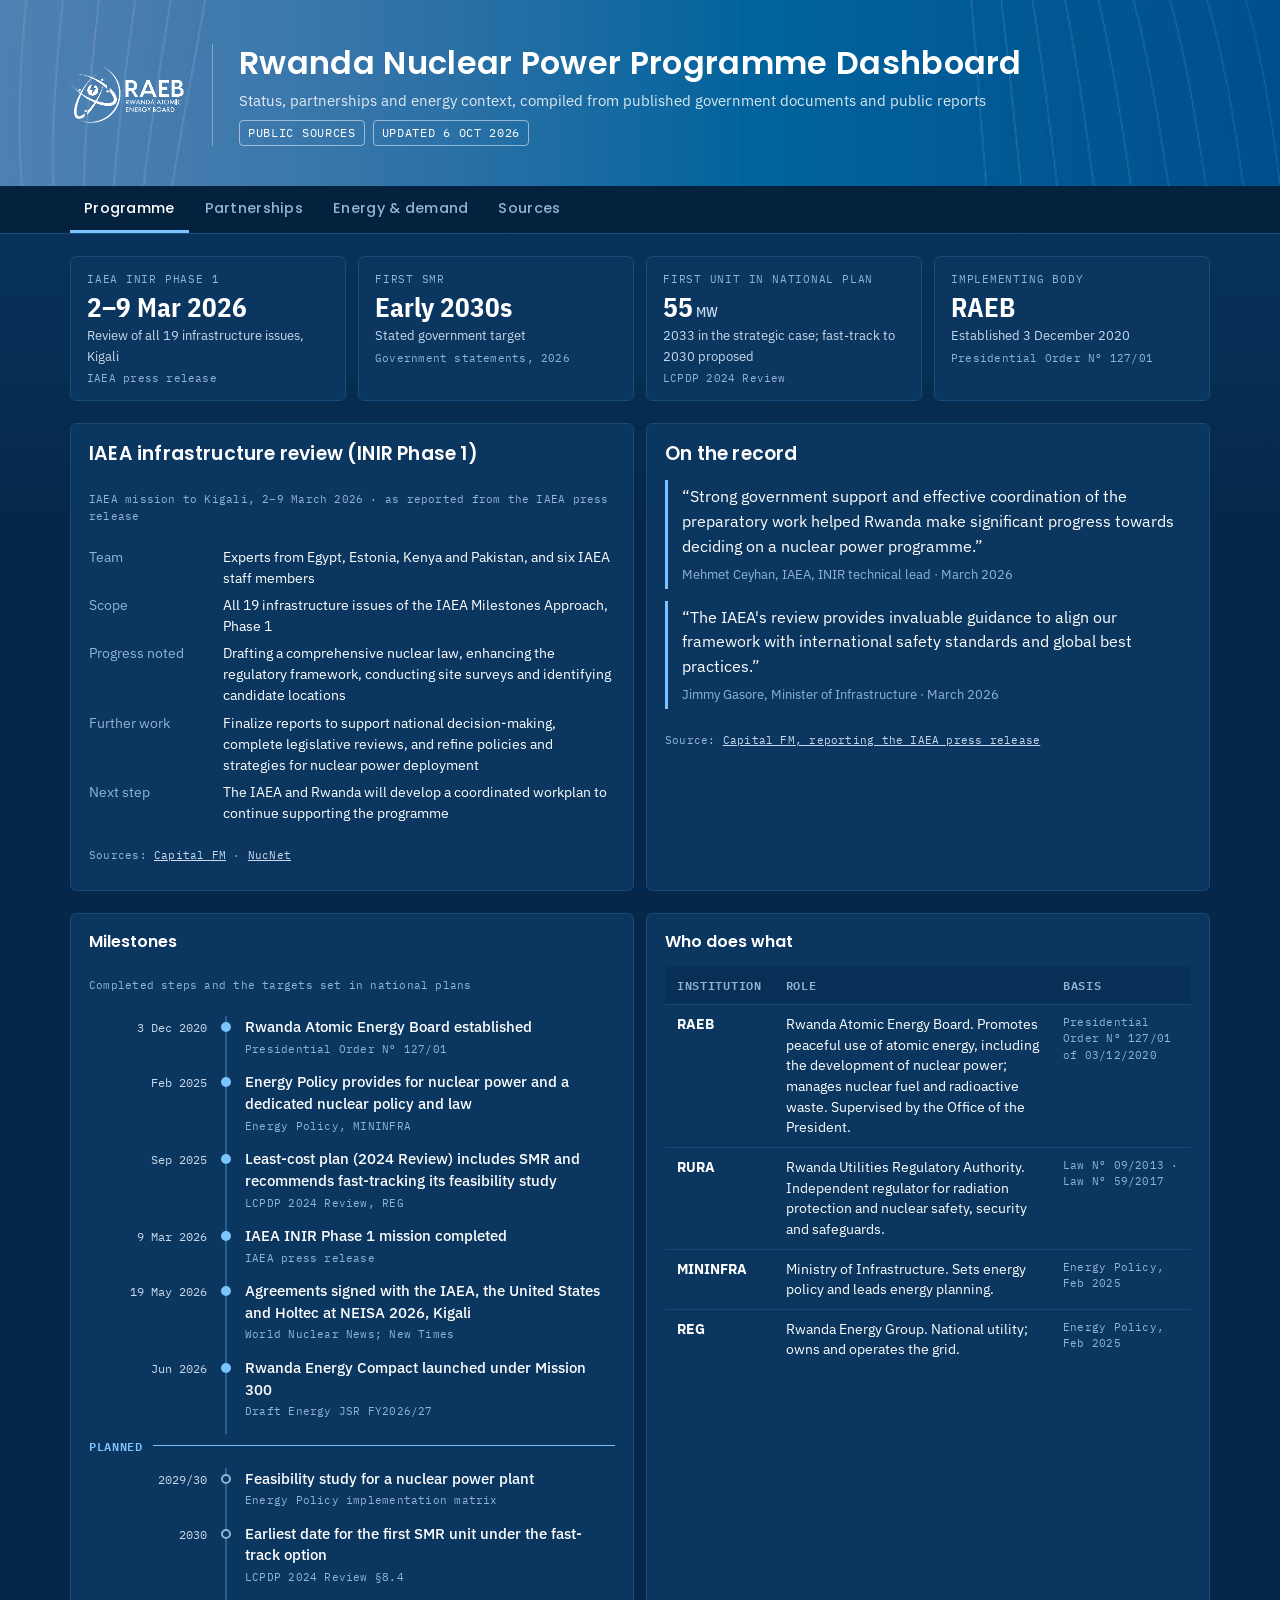
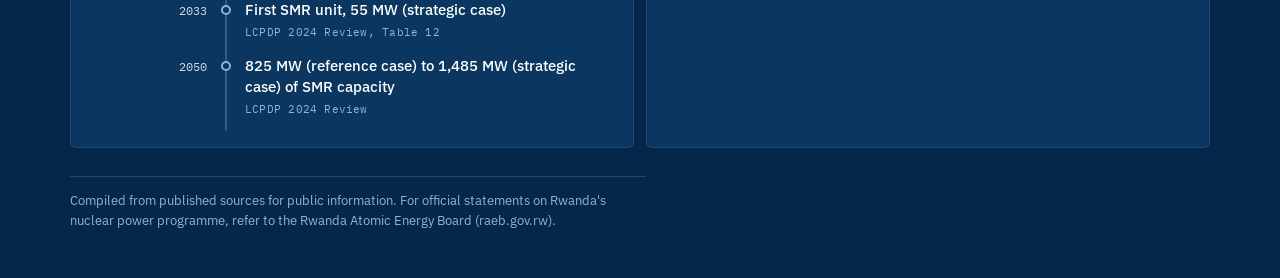
==== commit 675250f9: "Update energy data to LCPDP 2024 Review and Energy JSR FY2026/27 Co-Authored-By: Claude Opus 5.5 <no" ====
--- a/index.html
+++ b/index.html
@@ -168,7 +168,7 @@
   --line:#184a78; --line-2:#28608f; --accent:#7cc4ff; --accent-soft:#11426f;
   --good:#63d69c; --good-bg:#0f3f3c; --warn:#ffc860; --warn-bg:#3b3522; --crit:#ff8f86; --crit-bg:#47263a;
   --info:#c9d9ea; --info-bg:#14446f;
-  --s1:#4aa8ff; --s2:#ff8f52; --s3:#3fd3a2; --s4:#f2c34e; --nuke:#c7b9ff;
+  --s1:#4aa8ff; --s2:#ff8f52; --s3:#3fd3a2; --s4:#f2c34e; --s5:#f07ab0; --nuke:#c7b9ff;
   color-scheme:dark;
 }
 body{background:var(--bg) linear-gradient(180deg,#0a3a68 0,var(--bg) 520px) no-repeat}
@@ -196,7 +196,7 @@
     <div class="hero-text">
       <h1>Rwanda Nuclear Power Programme Dashboard</h1>
       <p class="sub">Status, partnerships and energy context, compiled from published government documents and public reports</p>
-      <div class="meta"><span class="tag">Public sources only</span><span class="tag">Updated 6 Oct 2026</span></div>
+      <div class="meta"><span class="tag">Public sources</span><span class="tag">Updated 6 Oct 2026</span></div>
     </div>
   </div>
 </header>
@@ -276,18 +276,51 @@
 
   <div class="panel block">
     <div>
-      <h2>Peak demand forecast and planned nuclear capacity</h2>
-      <p class="lede">Peak-demand scenarios from the Least Cost Power Development Plan. The plan's reference case uses 10% annual growth. Markers show the small modular reactor (SMR) capacity added in the plan.</p>
+      <h2>Peak demand forecast</h2>
+      <p class="lede">Peak-demand scenarios from the Least Cost Power Development Plan, 2024 Review. The reference case uses 10% annual growth; the plan bases its recommendations on the higher 15% then 12% outlook, in line with Vision 2050. The marker shows the first SMR unit in that strategic case.</p>
     </div>
     <div class="filters" id="cfilters" role="group" aria-label="Show scenarios"></div>
     <div class="chart" id="chart"></div>
     <details class="tbl"><summary>Show the numbers as a table</summary><div class="tw" style="margin-top:8px"><table id="chart-table"></table></div></details>
-    <p class="src">Source: Least Cost Power Development Plan 2024–2050 (MININFRA, December 2023), Table 1 and Table 8.</p>
+    <p class="src">Source: Rwanda Least Cost Power Development Plan, 2024 Review (REG, September 2025), Table 2. 2023 and 2024 are actual peak demand.</p>
+  </div>
+
+  <div class="two">
+    <div class="panel block">
+      <h3>SMR capacity in the strategic national case</h3>
+      <p class="src">Cumulative MW, with the capacity added each year · LCPDP 2024 Review, Table 12</p>
+      <div class="chart" id="smr"></div>
+    </div>
+    <div class="panel block">
+      <h3>Nuclear in the least-cost plan</h3>
+      <dl class="kv">
+        <dt>Reference case</dt><dd>825 MW of SMR by 2050 at 10% annual demand growth <span class="src">§8.1</span></dd>
+        <dt>Strategic case</dt><dd>1,485 MW of SMR by 2050 at 15% growth to 2030, then 12% <span class="src">§8.4, Table 12</span></dd>
+        <dt>First unit</dt><dd>55 MW in 2033 <span class="src">Table 12</span></dd>
+        <dt>Fast-track option</dt><dd>First unit possibly brought forward three years, from 2033 to 2030 <span class="src">§8.4.2</span></dd>
+        <dt>Recommendation</dt><dd>Fast-track the feasibility study for nuclear SMR technology <span class="src">Executive summary</span></dd>
+        <dt>Nuclear output</dt><dd>6,504 GWh in 2050 in the reference case, about 36% of domestic production <span class="src">Table 9</span></dd>
+      </dl>
+      <p class="src">Source: Rwanda Least Cost Power Development Plan, 2024 Review (REG, September 2025)</p>
+    </div>
+  </div>
+
+  <div class="two">
+    <div class="panel block">
+      <h3>Installed capacity by source, June 2026</h3>
+      <div class="bars" id="capbars"></div>
+      <p class="src">Source: Energy Joint Sector Review FY2026/27, Table 1 (draft, September 2026). Total 472.95 MW.</p>
+    </div>
+    <div class="panel block">
+      <h3>Electricity generated by source, FY 2025/26</h3>
+      <div class="bars" id="genbars"></div>
+      <p class="src">Source: Energy Joint Sector Review FY2026/27, Table 2 (draft). Total 1,773.98 GWh.</p>
+    </div>
   </div>
 
   <div class="panel block">
     <h3>Planned electricity production by technology</h3>
-    <p class="src">GWh per year, reference scenario · LCPDP Table 9</p>
+    <p class="src">GWh per year, reference scenario · LCPDP 2024 Review, Table 9</p>
     <div class="tw" style="border:0"><table id="prod"></table></div>
   </div>
 
@@ -314,7 +347,8 @@
     <h3>Notes on the figures</h3>
     <ul class="plain">
       <li>Installed capacity includes imports and shared regional plants unless stated otherwise.</li>
-      <li>The least-cost plan's capacity table adds 110 MW (2034), 220 MW (2040) and 440 MW (2046) of SMR capacity, 770 MW in total; the plan's text refers to 880 MW by 2050. Both are shown as published.</li>
+      <li>The Least Cost Power Development Plan 2024 Review (REG, September 2025) replaces the December 2023 edition used earlier. Its nuclear figures depend on the demand scenario: 825 MW of SMR by 2050 in the reference case and 1,485 MW in the strategic national case.</li>
+      <li>Figures for June 2026 and FY 2025/26 come from the draft Energy Joint Sector Review FY2026/27 and may change when it is finalized.</li>
       <li>Agreements are listed as publicly reported. Dates are those of the announcement.</li>
     </ul>
   </div>
@@ -334,19 +368,20 @@
 $("#status-tiles").innerHTML =
   tile("IAEA INIR Phase 1","2–9 Mar 2026","Review of all 19 infrastructure issues, Kigali","IAEA press release") +
   tile("First SMR","Early 2030s","Stated government target","Government statements, 2026") +
-  tile("First unit in national plan","110<small> MW</small>","Commissioning year 2034","LCPDP Table 8") +
+  tile("First unit in national plan","55<small> MW</small>","2033 in the strategic case; fast-track to 2030 proposed","LCPDP 2024 Review") +
   tile("Implementing body","RAEB","Established 3 December 2020","Presidential Order N° 127/01");
 
 const MILESTONES = [
  ["2020-12-03","Rwanda Atomic Energy Board established","Presidential Order N° 127/01","done"],
- ["2023-12","Least Cost Power Development Plan includes SMR capacity from 2034","LCPDP 2024–2050","done"],
  ["2025-02","Energy Policy provides for nuclear power and a dedicated nuclear policy and law","Energy Policy, MININFRA","done"],
+ ["2025-09","Least-cost plan (2024 Review) includes SMR and recommends fast-tracking its feasibility study","LCPDP 2024 Review, REG","done"],
  ["2026-03-09","IAEA INIR Phase 1 mission completed","IAEA press release","done"],
  ["2026-05-19","Agreements signed with the IAEA, the United States and Holtec at NEISA 2026, Kigali","World Nuclear News; New Times","done"],
+ ["2026-06","Rwanda Energy Compact launched under Mission 300","Draft Energy JSR FY2026/27","done"],
  ["2029/30","Feasibility study for a nuclear power plant","Energy Policy implementation matrix","plan"],
- ["2034","First SMR unit, 110 MW","LCPDP Table 8; Energy Policy (2034/35)","plan"],
- ["2040","Further 220 MW of SMR capacity","LCPDP Table 8","plan"],
- ["2046","Further 440 MW of SMR capacity","LCPDP Table 8","plan"],
+ ["2030","Earliest date for the first SMR unit under the fast-track option","LCPDP 2024 Review §8.4","plan"],
+ ["2033","First SMR unit, 55 MW (strategic case)","LCPDP 2024 Review, Table 12","plan"],
+ ["2050","825 MW (reference case) to 1,485 MW (strategic case) of SMR capacity","LCPDP 2024 Review","plan"],
 ];
 let todayDone=false;
 $("#timeline").innerHTML = MILESTONES.map(([d,t,s,k])=>{
@@ -377,56 +412,85 @@
 
 /* energy */
 $("#energy-tiles").innerHTML =
-  tile("Installed capacity","406.4<small> MW</small>","2023/24, incl. imports and shared plants","Energy Policy (REG Annual Report 2024)") +
-  tile("Peak demand","211<small> MW</small>","2023","LCPDP Table 1") +
-  tile("Households on grid","55.9<small>%</small>","2023/24, plus 23% off-grid","Energy Policy implementation matrix") +
-  tile("Demand growth","~10<small>% / yr</small>","Planning assumption to 2050 (9.2% in 2017–2023)","LCPDP §3");
+  tile("Installed capacity","472.95<small> MW</small>","June 2026, incl. 106.1 MW imports and 39 MW shared plants","Draft Energy JSR FY2026/27") +
+  tile("Peak demand","242<small> MW</small>","2024, up from 211 MW in 2023","LCPDP 2024 Review, Table 2") +
+  tile("Access to electricity","88.3<small>%</small>","June 2026: 63.3% grid + 25% off-grid","Draft Energy JSR FY2026/27") +
+  tile("SMR in least-cost plan","825<small> MW</small>","By 2050 in the reference case; 1,485 MW in the strategic case","LCPDP 2024 Review");
 
 const YEARS=[]; for(let y=2023;y<=2050;y++) YEARS.push(y);
 const PEAK = {
- "8% growth":[211,228,246,266,287,310,335,362,391,422,456,492,531,573,619,669,723,781,843,910,983,1062,1147,1239,1338,1445,1561,1686],
- "10% (reference)":[211,232,255,281,309,340,374,411,452,497,547,602,662,728,801,881,969,1066,1173,1290,1419,1561,1717,1889,2078,2286,2515,2767],
- "12% growth":[211,236,264,296,332,372,417,467,523,586,656,735,823,922,1033,1157,1296,1452,1626,1821,2040,2285,2559,2866,3210,3595,4026,4509],
- "10% then 5% after 2030":[211,232,255,281,309,340,374,411,432,454,477,501,526,552,580,609,639,671,705,740,777,816,857,900,945,992,1042,1094],
+ "8% growth":[211,242,262,283,306,330,356,384,415,448,484,523,565,610,659,712,769,831,897,969,1047,1131,1221,1319,1425,1539,1662,1795],
+ "10% (reference)":[211,242,266,293,322,354,389,428,471,518,570,627,690,759,835,919,1011,1112,1223,1345,1480,1628,1791,1970,2167,2384,2622,2884],
+ "12% growth":[211,242,271,304,340,381,427,478,535,599,671,752,842,943,1056,1183,1325,1484,1662,1861,2084,2334,2614,2928,3279,3672,4113,4607],
+ "15% then 12% (strategic)":[211,242,278,320,368,423,486,559,626,701,785,879,984,1102,1234,1382,1548,1734,1942,2175,2436,2728,3055,3422,3833,4293,4808,5385],
+ "15% growth":[211,242,278,320,368,423,486,559,643,739,850,978,1125,1294,1488,1711,1968,2263,2602,2992,3441,3957,4551,5234,6019,6922,7960,9154],
 };
-const SC = {"8% growth":"--s3","10% (reference)":"--s1","12% growth":"--s2","10% then 5% after 2030":"--s4"};
-const NUKE=[[2034,110],[2040,220],[2046,440]];
+const SHORT = {"8% growth":"8%","10% (reference)":"10%","12% growth":"12%","15% then 12% (strategic)":"15→12%","15% growth":"15%"};
+const SC = {"8% growth":"--s3","10% (reference)":"--s1","12% growth":"--s2","15% then 12% (strategic)":"--s4","15% growth":"--s5"};
+const NUKE=[[2033,55]];
 const visible=new Set(Object.keys(PEAK));
 $("#cfilters").innerHTML = Object.keys(PEAK).map(k=>`<button type="button" data-s="${esc(k)}" aria-pressed="true"><span class="sw" style="background:var(${SC[k]})"></span>${k}</button>`).join("");
 $("#cfilters").addEventListener("click",e=>{const b=e.target.closest("button"); if(!b) return; const k=b.dataset.s;
   if(visible.has(k)){ if(visible.size===1) return; visible.delete(k);} else visible.add(k);
   b.setAttribute("aria-pressed",visible.has(k)); drawChart();});
 function drawChart(){
-  const W=900,H=360,m={l:52,r:120,t:16,b:34}; const iw=W-m.l-m.r, ih=H-m.t-m.b; const keys=[...visible];
-  const ymax=Math.max(...keys.map(k=>Math.max(...PEAK[k]))); const step=ymax>3000?1000:500; const top=Math.ceil(ymax/step)*step;
+  const W=900,H=360,m={l:56,r:120,t:16,b:34}; const iw=W-m.l-m.r, ih=H-m.t-m.b; const keys=Object.keys(PEAK).filter(k=>visible.has(k));
+  const ymax=Math.max(...keys.map(k=>Math.max(...PEAK[k]))); const step=ymax>6000?2000:ymax>3000?1000:500; const top=Math.ceil(ymax/step)*step;
   const x=y=>m.l+(y-2023)/(2050-2023)*iw, yv=v=>m.t+ih-(v/top)*ih;
   let s=`<svg viewBox="0 0 ${W} ${H}" role="img" aria-label="Peak demand forecast by scenario, 2023 to 2050, in MW">`;
   for(let v=0;v<=top;v+=step) s+=`<line class="gl" x1="${m.l}" x2="${m.l+iw}" y1="${yv(v)}" y2="${yv(v)}"/><text x="${m.l-8}" y="${yv(v)+4}" text-anchor="end">${v.toLocaleString('en-US')}</text>`;
-  [2023,2030,2034,2040,2046,2050].forEach(y=>{ s+=`<text x="${x(y)}" y="${H-12}" text-anchor="middle">${y}</text>`; });
+  [2023,2030,2033,2040,2050].forEach(y=>{ s+=`<text x="${x(y)}" y="${H-12}" text-anchor="middle">${y}</text>`; });
   s+=`<text x="${m.l}" y="${m.t-4}" style="font-size:10px">MW</text>`;
-  NUKE.forEach(([y,mw])=>{ s+=`<line x1="${x(y)}" x2="${x(y)}" y1="${m.t}" y2="${m.t+ih}" stroke="var(--nuke)" stroke-width="1.5" stroke-dasharray="3 4"/><rect x="${x(y)-30}" y="${m.t+ih-24}" width="60" height="18" rx="3" fill="var(--panel)" stroke="var(--nuke)"/><text x="${x(y)}" y="${m.t+ih-11}" text-anchor="middle" style="fill:var(--nuke);font-weight:500">+${mw} MW</text>`; });
+  NUKE.forEach(([y,mw])=>{ s+=`<line x1="${x(y)}" x2="${x(y)}" y1="${m.t}" y2="${m.t+ih}" stroke="var(--nuke)" stroke-width="1.5" stroke-dasharray="3 4"/><rect x="${x(y)-56}" y="${m.t+4}" width="112" height="18" rx="3" fill="var(--panel)" stroke="var(--nuke)"/><text x="${x(y)}" y="${m.t+17}" text-anchor="middle" style="fill:var(--nuke);font-weight:500">First SMR +${mw} MW</text>`; });
   const ends=keys.map(k=>({k,y:yv(PEAK[k][PEAK[k].length-1])})).sort((a,b)=>a.y-b.y);
   for(let i=1;i<ends.length;i++) if(ends[i].y-ends[i-1].y<15) ends[i].y=ends[i-1].y+15;
   keys.forEach(k=>{ const pts=PEAK[k].map((v,i)=>`${x(YEARS[i]).toFixed(1)},${yv(v).toFixed(1)}`).join(" ");
     s+=`<polyline points="${pts}" fill="none" stroke="var(${SC[k]})" stroke-width="2" stroke-linejoin="round" stroke-linecap="round"/>`;
     const last=PEAK[k][PEAK[k].length-1]; s+=`<circle cx="${x(2050)}" cy="${yv(last)}" r="4" fill="var(${SC[k]})" stroke="var(--panel)" stroke-width="2"/>`;
-    const e=ends.find(z=>z.k===k); s+=`<text x="${x(2050)+10}" y="${e.y+4}" style="fill:var(--ink-2)">${k.split(' ')[0]} · ${last.toLocaleString('en-US')}</text>`; });
+    const e=ends.find(z=>z.k===k); s+=`<text x="${x(2050)+10}" y="${e.y+4}" style="fill:var(--ink-2)">${SHORT[k]} · ${last.toLocaleString('en-US')}</text>`; });
   s+=`<line class="ax" x1="${m.l}" x2="${m.l+iw}" y1="${m.t+ih}" y2="${m.t+ih}"/><line id="xh" x1="0" x2="0" y1="${m.t}" y2="${m.t+ih}" stroke="var(--ink-3)" stroke-width="1" visibility="hidden"/><rect id="hit" x="${m.l}" y="${m.t}" width="${iw}" height="${ih}" fill="transparent"/></svg><div class="tip" id="tip" hidden></div>`;
   $("#chart").innerHTML=s;
   const svg=$("#chart svg"),hit=$("#hit"),tip=$("#tip"),xh=$("#xh");
   hit.addEventListener("pointermove",ev=>{ const r=svg.getBoundingClientRect(); const px=(ev.clientX-r.left)/r.width*W;
     const yr=Math.round(2023+(px-m.l)/iw*(2050-2023)); if(yr<2023||yr>2050) return; const i=yr-2023;
     xh.setAttribute("x1",x(yr)); xh.setAttribute("x2",x(yr)); xh.setAttribute("visibility","visible"); const nk=NUKE.find(n=>n[0]===yr);
-    tip.innerHTML=`<b>${yr}</b> · peak demand`+keys.map(k=>`<div class="r"><span><span class="sw" style="background:var(${SC[k]})"></span>${k}</span><span>${PEAK[k][i].toLocaleString('en-US')} MW</span></div>`).join("")+(nk?`<div class="r" style="color:var(--nuke)"><span>SMR added</span><span>+${nk[1]} MW</span></div>`:"");
+    tip.innerHTML=`<b>${yr}</b> · peak demand${yr<=2024?' (actual)':''}`+keys.map(k=>`<div class="r"><span><span class="sw" style="background:var(${SC[k]})"></span>${k}</span><span>${PEAK[k][i].toLocaleString('en-US')} MW</span></div>`).join("")+(nk?`<div class="r" style="color:var(--nuke)"><span>First SMR unit</span><span>+${nk[1]} MW</span></div>`:"");
     tip.hidden=false; const cx=x(yr)/W*r.width; tip.style.left=(cx>r.width*0.6?cx-tip.offsetWidth-12:cx+12)+"px"; tip.style.top="8px"; });
   hit.addEventListener("pointerleave",()=>{tip.hidden=true;xh.setAttribute("visibility","hidden");});
 }
 drawChart();
-$("#chart-table").innerHTML=`<thead><tr><th>Year</th>${Object.keys(PEAK).map(k=>`<th class="num">${k}</th>`).join("")}<th class="num">SMR added</th></tr></thead><tbody>`+
-  YEARS.map((y,i)=>`<tr><td>${y}</td>${Object.keys(PEAK).map(k=>`<td class="num">${PEAK[k][i].toLocaleString('en-US')}</td>`).join("")}<td class="num">${(NUKE.find(n=>n[0]===y)||[,""])[1]}</td></tr>`).join("")+`</tbody>`;
-
-const PROD_Y=[2024,2025,2030,2035,2040,2045,2050];
-const PROD=[["Hydro",[669.0,706.1,1174.5,1715.8,2464.2,2464.2,2462.4]],["Solar",[56.1,56.1,333.7,461.7,698.5,758.1,2658.5]],["Methane gas",[439.3,542.8,692.7,901.2,901.2,874.4,875.6]],["Natural gas",[0,0,0,59.9,969.9,2759.4,2759.4]],["Nuclear",[0,0,0,0,0,1945.9,6307.2]],["Peat",[105.3,122.8,216.3,216.3,413.4,681.5,715.6]],["Battery storage",[0,0,0,0,0,0,2628.0]],["Waste / biomass",[0,0,0,278.6,278.6,278.6,278.6]],["Geothermal",[0,0,0,0,210.2,210.2,210.2]],["Net imports",[170.3,168.6,183.1,484.4,718.0,718.0,336.3]],["Total supply",[1439.9,1596.5,2600.3,4117.8,6653.9,10690.4,19372.9]]];
+$("#chart-table").innerHTML=`<thead><tr><th>Year</th>${Object.keys(PEAK).map(k=>`<th class="num">${k}</th>`).join("")}</tr></thead><tbody>`+
+  YEARS.map((y,i)=>`<tr><td>${y}${y<=2024?' (actual)':''}</td>${Object.keys(PEAK).map(k=>`<td class="num">${PEAK[k][i].toLocaleString('en-US')}</td>`).join("")}</tr>`).join("")+`</tbody>`;
+
+/* SMR additions, strategic case (Table 12) */
+(function(){
+  const ADD={2033:55,2043:55,2044:110,2045:165,2046:220,2047:220,2048:220,2049:220,2050:220};
+  const yrs=[]; for(let y=2030;y<=2050;y++) yrs.push(y);
+  let cum=0; const data=yrs.map(y=>{cum+=(ADD[y]||0); return [y,cum,ADD[y]||0];});
+  const W=560,H=260,m={l:44,r:10,t:22,b:28}, iw=W-m.l-m.r, ih=H-m.t-m.b, top=1600;
+  const bw=iw/yrs.length, yv=v=>m.t+ih-v/top*ih;
+  let s=`<svg viewBox="0 0 ${W} ${H}" role="img" aria-label="Cumulative SMR capacity in the strategic case, 2030 to 2050: 55 MW from 2033, reaching 1,485 MW in 2050">`;
+  for(let v=0;v<=top;v+=400) s+=`<line class="gl" x1="${m.l}" x2="${m.l+iw}" y1="${yv(v)}" y2="${yv(v)}"/><text x="${m.l-6}" y="${yv(v)+4}" text-anchor="end">${v.toLocaleString('en-US')}</text>`;
+  data.forEach(([y,c,a],i)=>{ const x=m.l+i*bw+2, w=bw-4;
+    if(c>0){ const h=Math.max(2,c/top*ih); s+=`<path d="M${x},${m.t+ih} V${m.t+ih-h+3} q0,-3 3,-3 h${w-6} q3,0 3,3 V${m.t+ih} Z" fill="var(--nuke)"><title>${y}: ${c.toLocaleString('en-US')} MW cumulative${a?` (+${a} MW added)`:''}</title></path>`; }
+    if(a) s+=`<text x="${x+w/2}" y="${yv(c)-6}" text-anchor="middle" style="fill:var(--ink-2);font-size:10px">+${a}</text>`;
+    if(y%5===0||y===2033) s+=`<text x="${x+w/2}" y="${H-10}" text-anchor="middle">${y}</text>`; });
+  s+=`<line class="ax" x1="${m.l}" x2="${m.l+iw}" y1="${m.t+ih}" y2="${m.t+ih}"/><text x="${m.l}" y="${m.t-8}" style="font-size:10px">MW</text></svg>`;
+  $("#smr").innerHTML=s;
+})();
+
+function bars(el,data,unit,dec){
+  const max=Math.max(...data.map(d=>d[1])), tot=data.reduce((a,d)=>a+d[1],0);
+  $(el).innerHTML=data.map(([k,v])=>`<div class="bar-row" title="${k}: ${v.toLocaleString('en-US',{maximumFractionDigits:dec})} ${unit} (${(v/tot*100).toFixed(1)}%)">
+    <span>${k}</span><span class="bar-track"><span class="bar-fill ${/Import|Shared/.test(k)?'imp':''}" style="width:${(v/max*100).toFixed(1)}%"></span></span>
+    <span style="text-align:right;font-variant-numeric:tabular-nums">${v.toLocaleString('en-US',{maximumFractionDigits:dec})}</span></div>`).join("")+
+    `<div class="legend" style="margin-top:4px"><span><span class="sw" style="background:var(--s1)"></span>Domestic</span><span><span class="sw" style="background:var(--ink-3)"></span>Imports / shared</span><span class="src">${unit}</span></div>`;
+}
+bars("#capbars",[["Hydropower",111.31],["Imports",106.1],["Methane gas",85.79],["Peat",85],["Shared regional",39],["Thermal (diesel)",28.8],["Solar",16.95]],"MW",2);
+bars("#genbars",[["Methane gas",613.08],["Hydropower",442.7],["Imports",301.57],["Shared regional",258.52],["Peat",130.52],["Solar",19.2],["Thermal",9.06]],"GWh",1);
+
+const PROD_Y=[2025,2030,2035,2040,2045,2050];
+const PROD=[["Hydro",[908.2,1505.5,1968.7,2611.5,2584.9,2629.5]],["Solar",[15.0,36.8,36.6,33.5,805.8,1437.3]],["Methane gas",[414.5,600.5,600.5,600.5,585.9,585.9]],["Peat",[112.4,257.2,570.6,535.4,535.4,535.4]],["Thermal",[38.8,38.8,38.8,38.8,38.8,38.8]],["Natural gas",[0,0,494.2,1586.4,2474.7,3649.1]],["Nuclear",[0,0,0,0,2168.1,6504.3]],["Geothermal",[0,0,0,946.1,1064.3,1182.6]],["Green hydrogen",[0,0,473.0,473.0,788.4,788.4]],["Waste / biomass",[0,0,0,0,0,572.6]],["Battery storage",[0,37.5,76.6,1.6,25.2,0]],["Net power trade",[130.6,130.6,-52.4,-52.4,-140.0,-402.8]],["Total supply",[1619.5,2606.9,4206.6,6774.2,10931.4,17521.0]]];
 const f=v=>v?v.toLocaleString('en-US',{minimumFractionDigits:0,maximumFractionDigits:0}):"–";
 $("#prod").innerHTML=`<thead><tr><th>Technology</th>${PROD_Y.map(y=>`<th class="num">${y}</th>`).join("")}</tr></thead><tbody>`+
   PROD.map(([k,v])=>`<tr${k==="Nuclear"?' class="hl"':''}${k==="Total supply"?' class="tot"':''}><td>${k}</td>${v.map(x=>`<td class="num">${f(x)}</td>`).join("")}</tr>`).join("")+`</tbody>`;
@@ -434,8 +498,11 @@
 const TARGETS=[
  ["Nuclear capacity in the generation mix","110 MW","2034/35","Energy Policy (MININFRA, Feb 2025)"],
  ["Feasibility study for a nuclear power plant","Completed","2029/30","Energy Policy (Feb 2025)"],
- ["SMR capacity in the least-cost plan","110 MW (2034), +220 MW (2040), +440 MW (2046)","2046","LCPDP 2024–2050, Table 8"],
- ["Universal access to electricity","100% (on-grid and off-grid)","2030","Energy Policy (Feb 2025)"],
+ ["Feasibility study for nuclear SMR technology","Fast-track (recommendation)","—","LCPDP 2024 Review (REG, Sept 2025)"],
+ ["SMR capacity, reference case (10% growth)","825 MW","2050","LCPDP 2024 Review §8.1"],
+ ["SMR capacity, strategic case (15% then 12%)","1,485 MW; first 55 MW unit in 2033","2050","LCPDP 2024 Review §8.4, Table 12"],
+ ["Installed generation capacity","915 MW","2030","Rwanda Energy Compact (June 2026), as reported in the draft Energy JSR"],
+ ["Universal access to electricity","100% (75% grid, 25% off-grid)","2028/29","Draft Energy JSR FY2026/27 (Energy Policy: 2030)"],
  ["Renewable share of power generation","60% (from 51%)","2029","NST2 2024–2029"],
  ["Renewable share of power generation","At least 60%","2035 and 2050","Vision 2050, indicator 35"],
  ["Electricity per capita","1,026 kWh → 3,080 kWh","2035 → 2050","Vision 2050, indicator 37"],
@@ -446,9 +513,10 @@
 const SOURCES=[
  ["Presidential Order N° 127/01 establishing RAEB","Office of the President","3 Dec 2020","RAEB mandate"],
  ["Vision 2050","Government of Rwanda","2020","Long-term targets"],
- ["Least Cost Power Development Plan 2024–2050","MININFRA","Dec 2023","Demand scenarios, nuclear additions, production"],
+ ["Rwanda Least Cost Power Development Plan, 2024 Review","Rwanda Energy Group (REG)","Sept 2025","Peak demand, SMR capacity, production by technology"],
  ["National Strategy for Transformation (NST2) 2024–2029","Government of Rwanda","2024","Renewables target, nuclear technology"],
  ["Energy Policy","MININFRA","Feb 2025","Nuclear targets, capacity and access baseline"],
+ ["Energy Joint Sector Review FY2026/27 (draft)","MININFRA","Sept 2026","Installed capacity, generation, access, Energy Compact target"],
  ["IAEA press release on the INIR mission, as reported by Capital FM and NucNet","IAEA","Mar 2026","INIR findings and quotes"],
  ["World Nuclear News, New Times, KT Press, gazettengr.com","Media","2023–2026","Agreements"],
 ];
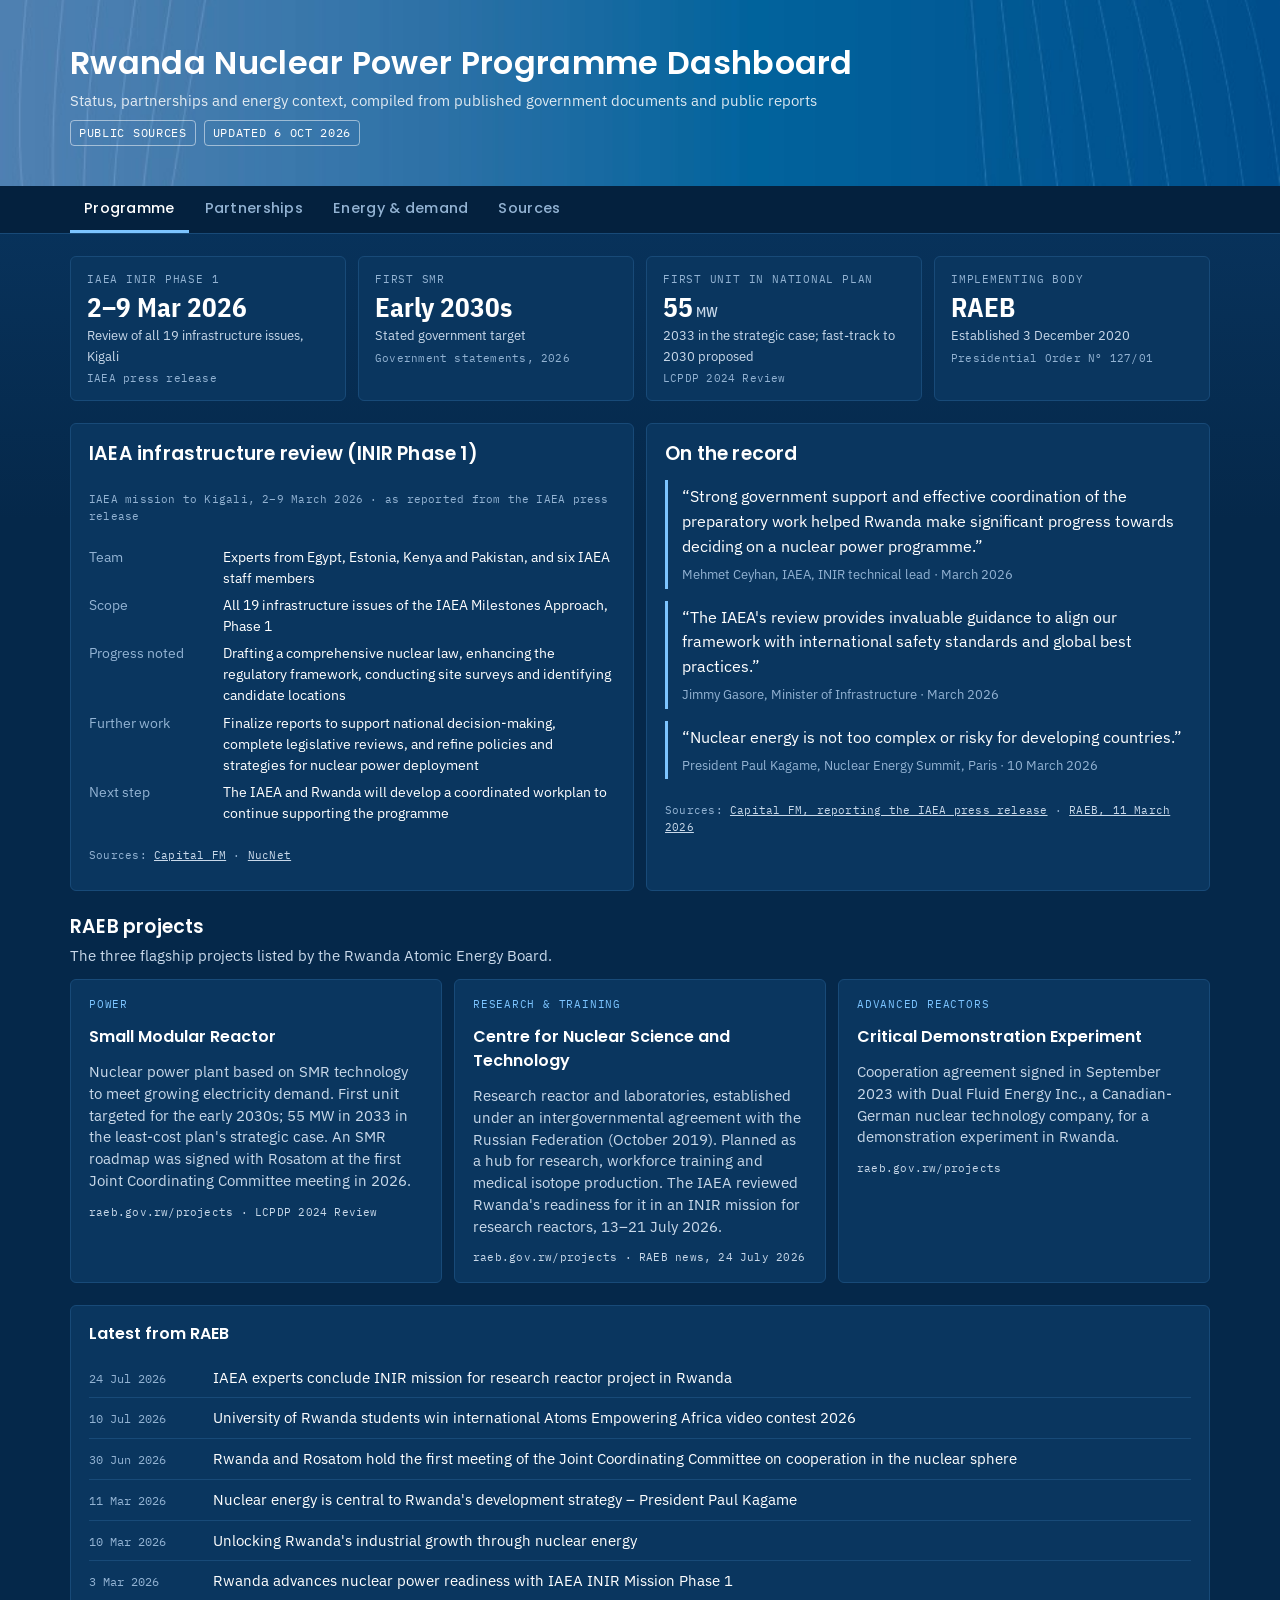
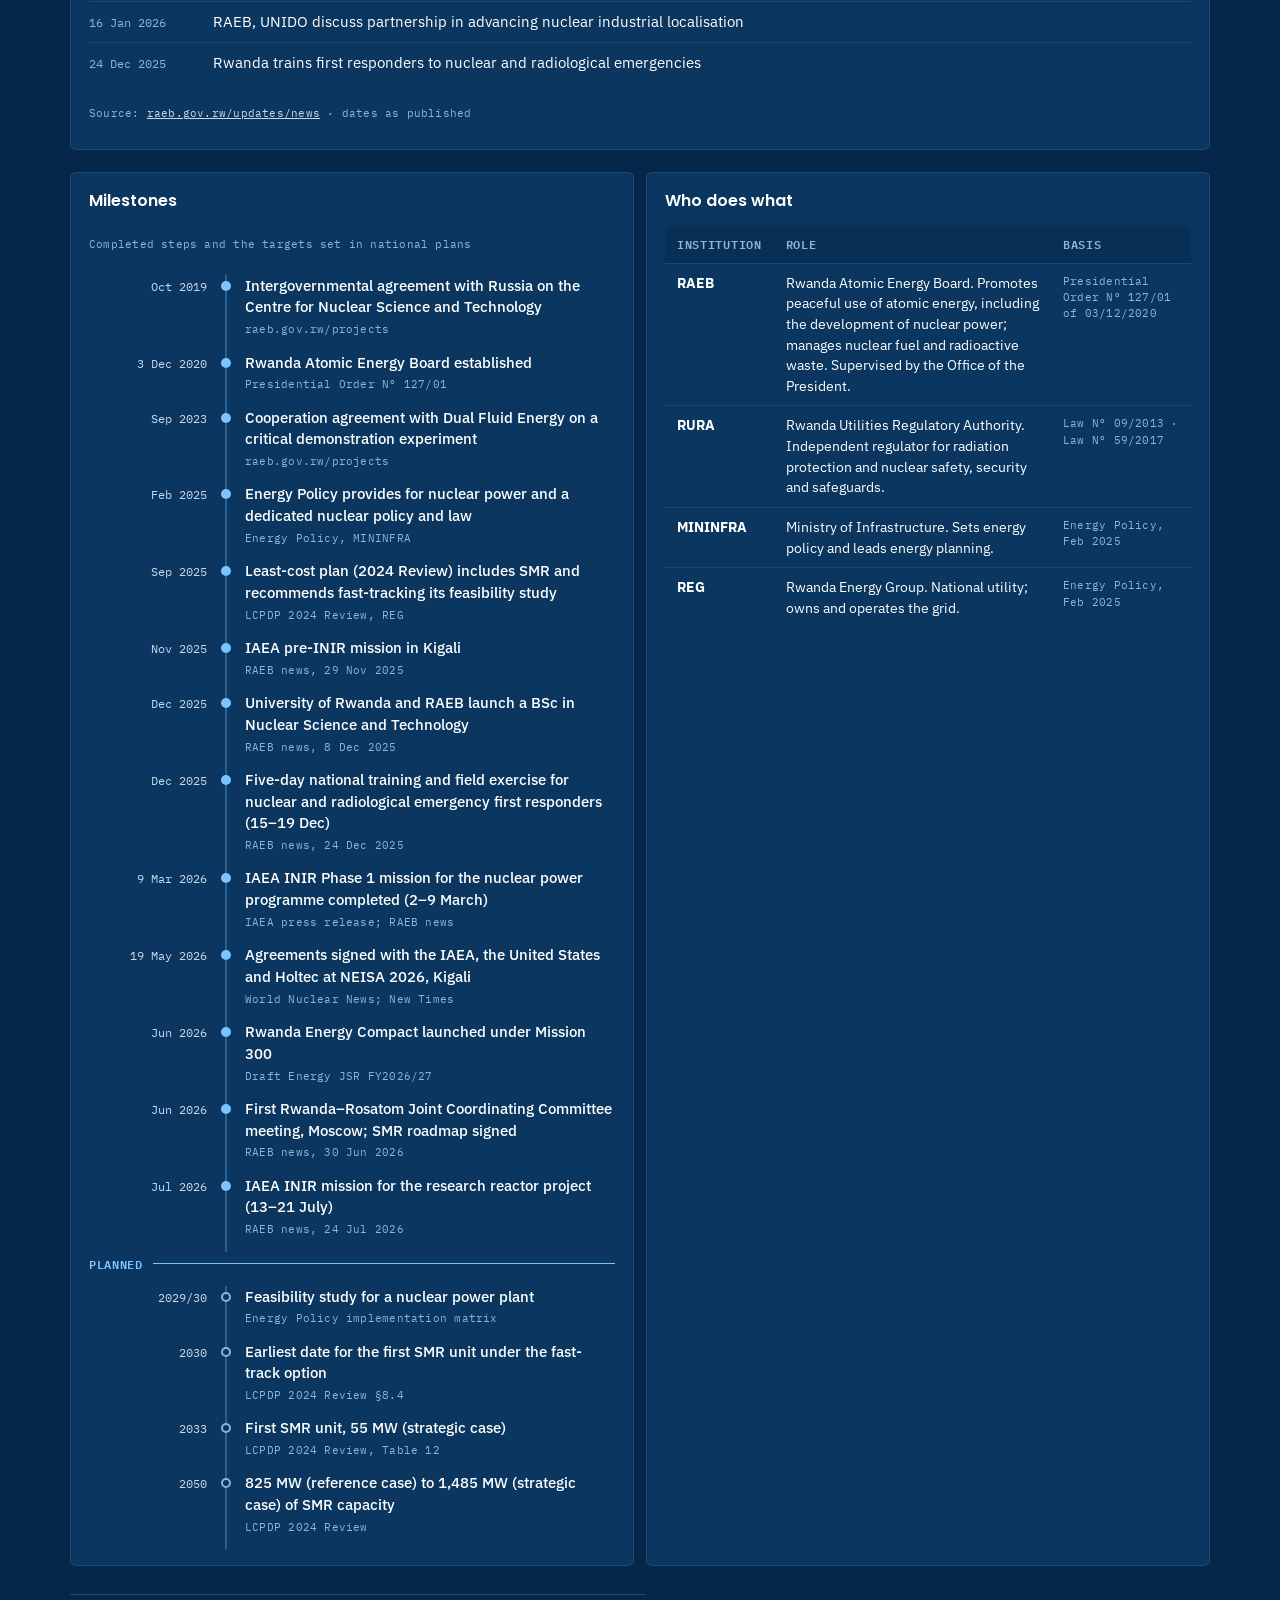
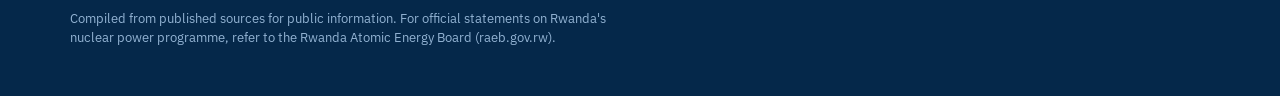
==== commit cf7d4439: "Add RAEB projects, news and milestones from raeb.gov.rw; remove header logo Co-Authored-By: Claude O" ====
--- a/index.html
+++ b/index.html
@@ -148,7 +148,7 @@
 .hero{position:relative;overflow:hidden;color:#fff;background:var(--brand-2) url("hero-bg.jpg") center/cover no-repeat}
 .hero-inner{position:relative;max-width:1180px;margin:0 auto;padding-inline:20px;padding-block:44px 40px;display:flex;align-items:center;gap:22px 28px;flex-wrap:wrap}
 .hero .logo{height:56px;width:auto;flex:none}
-.hero-text{display:flex;flex-direction:column;gap:8px;min-width:0;flex:1 1 320px;border-left:1px solid rgb(255 255 255 / .35);padding-left:26px}
+.hero-text{display:flex;flex-direction:column;gap:8px;min-width:0;flex:1 1 320px}
 .hero h1{font-family:"Poppins",var(--f-display);font-weight:600;font-size:clamp(1.35rem,2.6vw,2rem);line-height:1.2;color:#fff}
 .hero .sub{color:rgb(255 255 255 / .85);font-size:.92rem}
 .hero .tag{border-color:rgb(255 255 255 / .5);color:#fff}
@@ -186,13 +186,23 @@
 .src a{color:var(--ink-2)}
 footer{border-top-color:var(--line);color:var(--ink-3)}
 .bar-track{background:#072b4f}
+
+.proj{grid-template-columns:repeat(auto-fit,minmax(260px,1fr))}
+.proj .k{font-family:var(--f-mono);font-size:.7rem;letter-spacing:.07em;text-transform:uppercase;color:var(--accent)}
+.proj p{margin:0;color:var(--ink-2)}
+ul.news{list-style:none;margin:0;padding:0;display:flex;flex-direction:column}
+ul.news li{display:grid;grid-template-columns:110px 1fr;gap:14px;padding:9px 0;border-bottom:1px solid var(--line)}
+ul.news li:last-child{border-bottom:0}
+ul.news .nd{font-family:var(--f-mono);font-size:.78rem;color:var(--ink-3);padding-top:2px}
+ul.news a{color:var(--ink);text-decoration:none}
+ul.news a:hover{color:var(--accent);text-decoration:underline}
+@media (max-width:560px){ul.news li{grid-template-columns:1fr;gap:2px}}
 </style>
 </head>
 <body>
 <header class="hero">
   
   <div class="hero-inner">
-    <img class="logo" src="[data-uri]" alt="RAEB, Rwanda Atomic Energy Board" width="113" height="56">
     <div class="hero-text">
       <h1>Rwanda Nuclear Power Programme Dashboard</h1>
       <p class="sub">Status, partnerships and energy context, compiled from published government documents and public reports</p>
@@ -230,8 +240,42 @@
       <h2>On the record</h2>
       <blockquote class="q">“Strong government support and effective coordination of the preparatory work helped Rwanda make significant progress towards deciding on a nuclear power programme.”<cite>Mehmet Ceyhan, IAEA, INIR technical lead · March 2026</cite></blockquote>
       <blockquote class="q">“The IAEA's review provides invaluable guidance to align our framework with international safety standards and global best practices.”<cite>Jimmy Gasore, Minister of Infrastructure · March 2026</cite></blockquote>
-      <p class="src">Source: <a href="https://capitalfm.africa/rwanda-makes-progress-on-nuclear-energy-infrastructure-iaea-says/" target="_blank" rel="noopener">Capital FM, reporting the IAEA press release</a></p>
-    </div>
+      <blockquote class="q">“Nuclear energy is not too complex or risky for developing countries.”<cite>President Paul Kagame, Nuclear Energy Summit, Paris · 10 March 2026</cite></blockquote>
+      <p class="src">Sources: <a href="https://capitalfm.africa/rwanda-makes-progress-on-nuclear-energy-infrastructure-iaea-says/" target="_blank" rel="noopener">Capital FM, reporting the IAEA press release</a> · <a href="https://www.raeb.gov.rw/updates/news-detail/nuclear-energy-is-central-to-rwandas-development-strategy-president-paul-kagame" target="_blank" rel="noopener">RAEB, 11 March 2026</a></p>
+    </div>
+  </div>
+
+  <div class="block">
+    <div>
+      <h2>RAEB projects</h2>
+      <p class="lede">The three flagship projects listed by the Rwanda Atomic Energy Board.</p>
+    </div>
+    <div class="grid proj">
+      <div class="panel block">
+        <span class="k">Power</span>
+        <h3>Small Modular Reactor</h3>
+        <p>Nuclear power plant based on SMR technology to meet growing electricity demand. First unit targeted for the early 2030s; 55 MW in 2033 in the least-cost plan's strategic case. An SMR roadmap was signed with Rosatom at the first Joint Coordinating Committee meeting in 2026.</p>
+        <p class="src">raeb.gov.rw/projects · LCPDP 2024 Review</p>
+      </div>
+      <div class="panel block">
+        <span class="k">Research &amp; training</span>
+        <h3>Centre for Nuclear Science and Technology</h3>
+        <p>Research reactor and laboratories, established under an intergovernmental agreement with the Russian Federation (October 2019). Planned as a hub for research, workforce training and medical isotope production. The IAEA reviewed Rwanda's readiness for it in an INIR mission for research reactors, 13–21 July 2026.</p>
+        <p class="src">raeb.gov.rw/projects · RAEB news, 24 July 2026</p>
+      </div>
+      <div class="panel block">
+        <span class="k">Advanced reactors</span>
+        <h3>Critical Demonstration Experiment</h3>
+        <p>Cooperation agreement signed in September 2023 with Dual Fluid Energy Inc., a Canadian-German nuclear technology company, for a demonstration experiment in Rwanda.</p>
+        <p class="src">raeb.gov.rw/projects</p>
+      </div>
+    </div>
+  </div>
+
+  <div class="panel block">
+    <h3>Latest from RAEB</h3>
+    <ul class="news" id="news"></ul>
+    <p class="src">Source: <a href="https://www.raeb.gov.rw/updates/news" target="_blank" rel="noopener">raeb.gov.rw/updates/news</a> · dates as published</p>
   </div>
 
   <div class="two">
@@ -372,12 +416,19 @@
   tile("Implementing body","RAEB","Established 3 December 2020","Presidential Order N° 127/01");
 
 const MILESTONES = [
+ ["2019-10","Intergovernmental agreement with Russia on the Centre for Nuclear Science and Technology","raeb.gov.rw/projects","done"],
  ["2020-12-03","Rwanda Atomic Energy Board established","Presidential Order N° 127/01","done"],
+ ["2023-09","Cooperation agreement with Dual Fluid Energy on a critical demonstration experiment","raeb.gov.rw/projects","done"],
  ["2025-02","Energy Policy provides for nuclear power and a dedicated nuclear policy and law","Energy Policy, MININFRA","done"],
  ["2025-09","Least-cost plan (2024 Review) includes SMR and recommends fast-tracking its feasibility study","LCPDP 2024 Review, REG","done"],
- ["2026-03-09","IAEA INIR Phase 1 mission completed","IAEA press release","done"],
+ ["2025-11","IAEA pre-INIR mission in Kigali","RAEB news, 29 Nov 2025","done"],
+ ["2025-12","University of Rwanda and RAEB launch a BSc in Nuclear Science and Technology","RAEB news, 8 Dec 2025","done"],
+ ["2025-12","Five-day national training and field exercise for nuclear and radiological emergency first responders (15–19 Dec)","RAEB news, 24 Dec 2025","done"],
+ ["2026-03-09","IAEA INIR Phase 1 mission for the nuclear power programme completed (2–9 March)","IAEA press release; RAEB news","done"],
  ["2026-05-19","Agreements signed with the IAEA, the United States and Holtec at NEISA 2026, Kigali","World Nuclear News; New Times","done"],
  ["2026-06","Rwanda Energy Compact launched under Mission 300","Draft Energy JSR FY2026/27","done"],
+ ["2026-06","First Rwanda–Rosatom Joint Coordinating Committee meeting, Moscow; SMR roadmap signed","RAEB news, 30 Jun 2026","done"],
+ ["2026-07","IAEA INIR mission for the research reactor project (13–21 July)","RAEB news, 24 Jul 2026","done"],
  ["2029/30","Feasibility study for a nuclear power plant","Energy Policy implementation matrix","plan"],
  ["2030","Earliest date for the first SMR unit under the fast-track option","LCPDP 2024 Review §8.4","plan"],
  ["2033","First SMR unit, 55 MW (strategic case)","LCPDP 2024 Review, Table 12","plan"],
@@ -390,14 +441,29 @@
   return pre+`<div class="tl-row"><div class="tl-date">${/^\d{4}-\d{2}/.test(d)?fmtDate(d):d}</div><div class="tl-rail"><span class="tl-dot ${k==='done'?'now':''}"></span></div>
   <div class="tl-body"><span class="x">${t}</span><span class="src">${s}</span></div></div>`;}).join("");
 
+
+const NEWS=[
+ ["2026-07-24","IAEA experts conclude INIR mission for research reactor project in Rwanda","iaea-experts-conclude-inir-mission-for-research-reactor-project-in-rwanda"],
+ ["2026-07-10","University of Rwanda students win international Atoms Empowering Africa video contest 2026","university-of-rwanda-students-win-international-atoms-empowering-africa-video-contest-2026"],
+ ["2026-06-30","Rwanda and Rosatom hold the first meeting of the Joint Coordinating Committee on cooperation in the nuclear sphere","rwanda-and-rosatom-hold-the-first-meeting-of-the-joint-coordinating-committee-on-cooperation-in-the-nuclear-sphere"],
+ ["2026-03-11","Nuclear energy is central to Rwanda's development strategy – President Paul Kagame","nuclear-energy-is-central-to-rwandas-development-strategy-president-paul-kagame"],
+ ["2026-03-10","Unlocking Rwanda's industrial growth through nuclear energy","unlocking-rwandas-industrial-growth-through-nuclear-energy"],
+ ["2026-03-03","Rwanda advances nuclear power readiness with IAEA INIR Mission Phase 1","rwanda-advances-nuclear-power-readiness-with-iaea-inir-mission-phase-1"],
+ ["2026-01-16","RAEB, UNIDO discuss partnership in advancing nuclear industrial localisation","raeb-unido-discuss-partnership-in-advancing-nuclear-industrial-localisation"],
+ ["2025-12-24","Rwanda trains first responders to nuclear and radiological emergencies","rwanda-trains-first-responders-to-nuclear-and-radiological-emergencies"],
+];
+$("#news").innerHTML=NEWS.map(([d,t,u])=>`<li><span class="nd">${fmtDate(d)}</span><a href="https://www.raeb.gov.rw/updates/news-detail/${u}" target="_blank" rel="noopener">${esc(t)}</a></li>`).join("");
+
 /* partners */
 const PARTNERS = [
  ["IAEA","multi","Cooperation agreement with the Ministry of Infrastructure","2026-05-19","Integrating nuclear power into the national energy mix: energy planning, infrastructure development, training, stakeholder engagement, financing","New Times, 19 May 2026","https://www.newtimes.co.rw/article/35865/news/energy/rwanda-iaea-sign-agreement-to-advance-nuclear-energy-plans"],
  ["United States","gov","Civil nuclear cooperation memorandum of understanding","2026-05","Cooperation on civil nuclear energy","World Nuclear News, May 2026","https://wnn.world-nuclear.org/articles/rwanda-and-us-sign-civil-nuclear-cooperation-mou"],
  ["Holtec International","ind","Development agreement with RAEB","2026-05","Evaluate deployment of SMR-300 units (about 300 MWe each), potential total of up to about 5 GW","World Nuclear News, May 2026","https://wnn.world-nuclear.org/articles/rwanda-and-us-sign-civil-nuclear-cooperation-mou"],
+ ["Rosatom (Russian Federation)","gov","Roadmap on small modular reactors, signed at the first Joint Coordinating Committee meeting, Moscow","2026-06","Priorities for joint work on SMRs; committee also covers non-power applications, training and infrastructure","RAEB news, 30 June 2026","https://www.raeb.gov.rw/updates/news-detail/rwanda-and-rosatom-hold-the-first-meeting-of-the-joint-coordinating-committee-on-cooperation-in-the-nuclear-sphere"],
  ["Rosatom (Russian Federation)","gov","Roadmap signed at NEISA 2026","2026-05-19","Centre for Nuclear Science and Technology with a research reactor; training of Rwandan staff","Press report, 19 May 2026","https://gazettengr.com/rwanda-russia-sign-nuclear-energy-deal/"],
+ ["Russian Federation","gov","Intergovernmental agreement on the Centre for Nuclear Science and Technology","2019-10","Research reactor and laboratories for research, training and isotope production","RAEB, Projects","https://www.raeb.gov.rw/projects"],
  ["NANO Nuclear Energy","ind","Memorandum of understanding with RAEB","2024-08","Microreactor and SMR ecosystem; technical assistance and training","World Nuclear News, Aug 2024","https://world-nuclear-news.org/articles/rwanda-signs-agreement-with-nano-nuclear"],
- ["Dual Fluid Energy","ind","Cooperation agreement with RAEB","2023-09","Demonstration Dual Fluid reactor","KT Press, Sept 2023","https://www.ktpress.rw/2023/09/rwanda-signs-deal-to-build-first-dual-fluid-demo-nuclear-reactor-in-the-world/"],
+ ["Dual Fluid Energy","ind","Cooperation agreement with RAEB","2023-09","Critical demonstration experiment for the Dual Fluid reactor technology","RAEB, Projects","https://www.raeb.gov.rw/projects"],
 ];
 const PTYPES={all:"All",multi:"International organisations",gov:"Governments",ind:"Industry"};
 let pf="all";
@@ -517,6 +583,7 @@
  ["National Strategy for Transformation (NST2) 2024–2029","Government of Rwanda","2024","Renewables target, nuclear technology"],
  ["Energy Policy","MININFRA","Feb 2025","Nuclear targets, capacity and access baseline"],
  ["Energy Joint Sector Review FY2026/27 (draft)","MININFRA","Sept 2026","Installed capacity, generation, access, Energy Compact target"],
+ ["Rwanda Atomic Energy Board website: projects and news","RAEB","2025–2026","Projects, milestones, Rosatom and research reactor updates"],
  ["IAEA press release on the INIR mission, as reported by Capital FM and NucNet","IAEA","Mar 2026","INIR findings and quotes"],
  ["World Nuclear News, New Times, KT Press, gazettengr.com","Media","2023–2026","Agreements"],
 ];
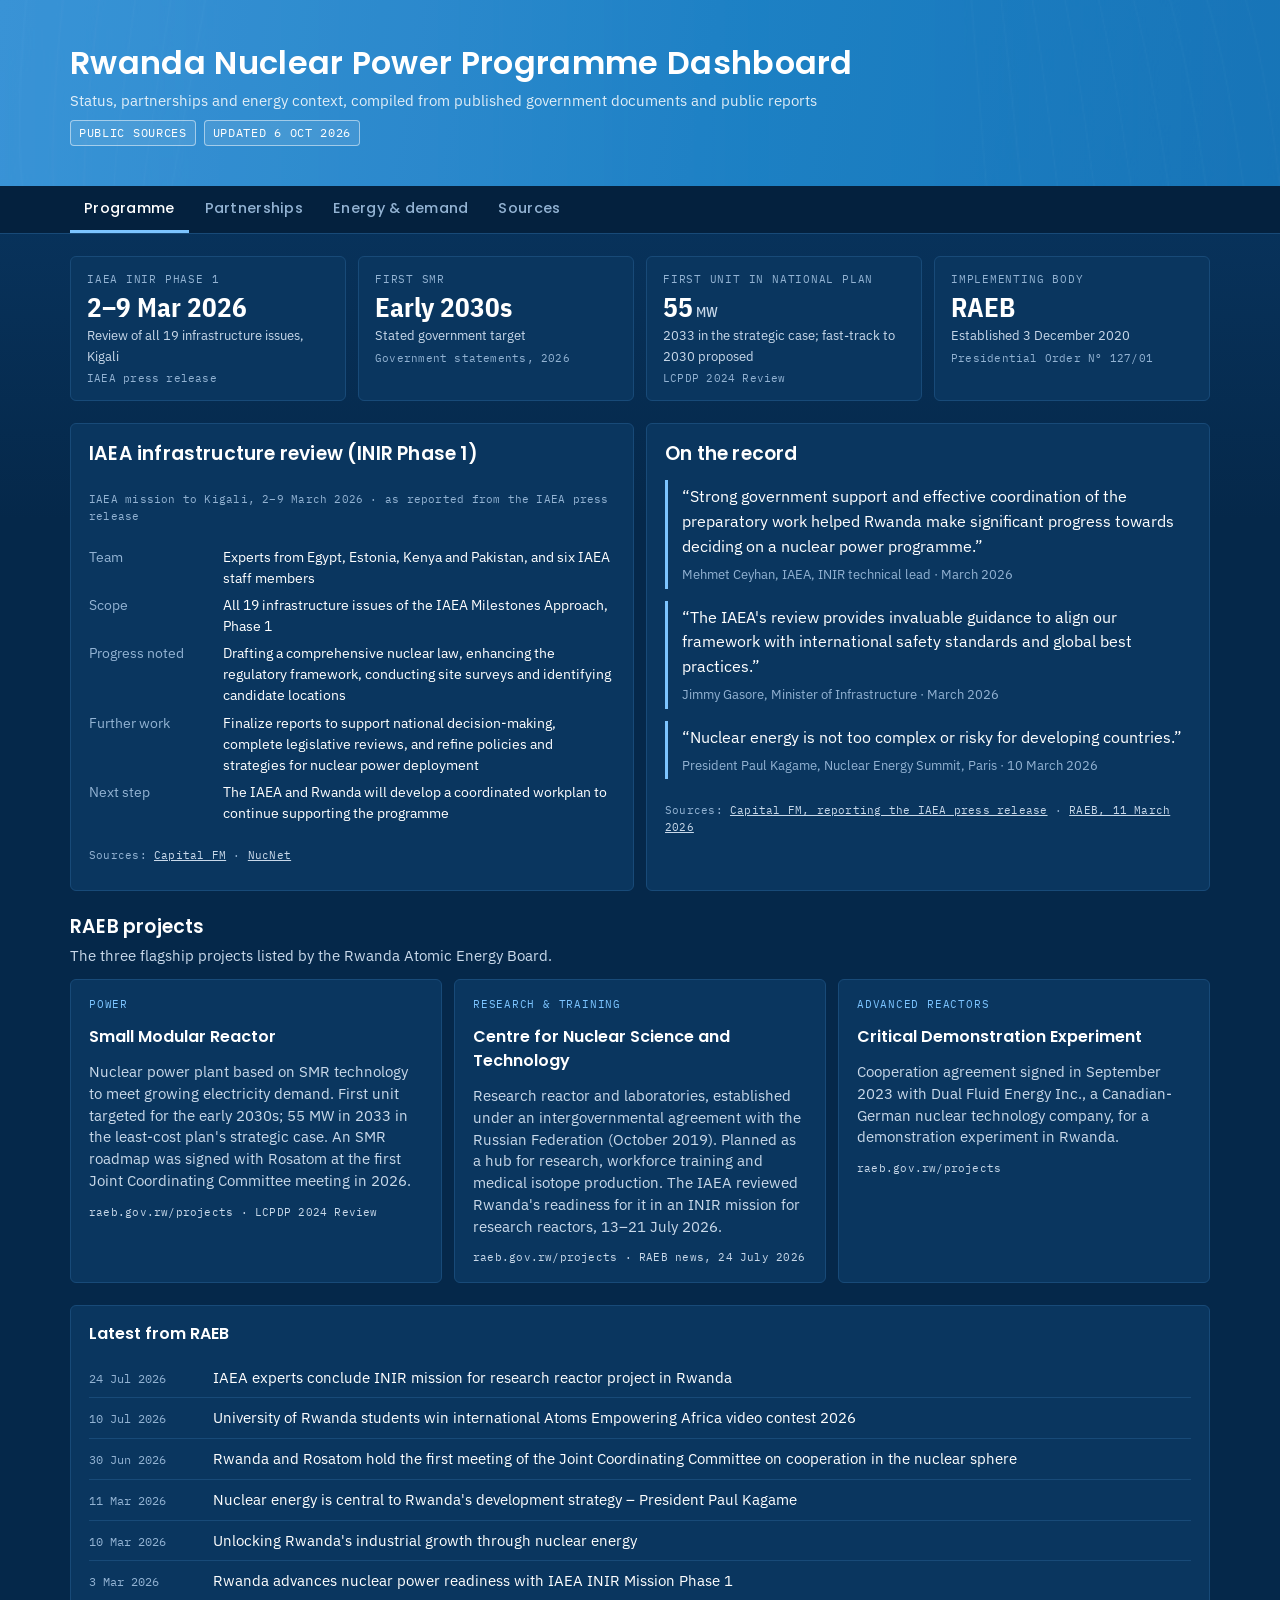
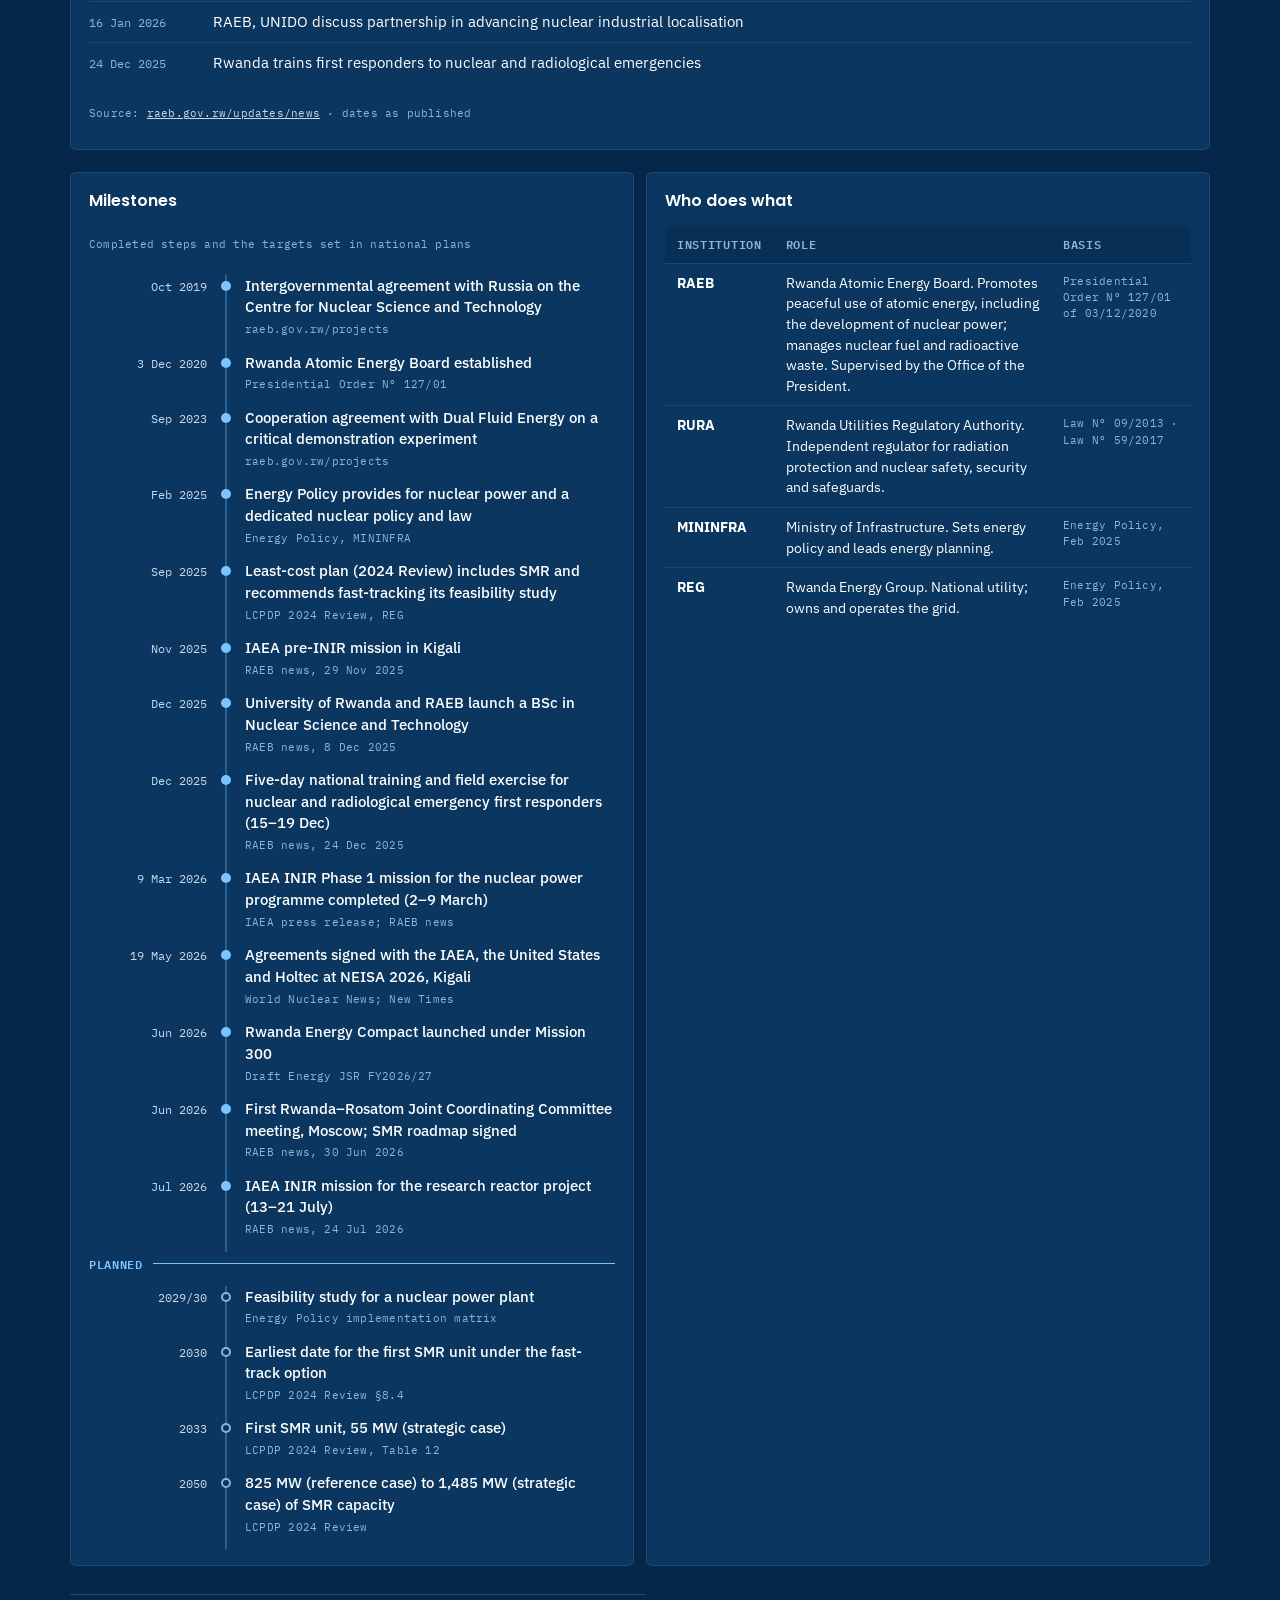
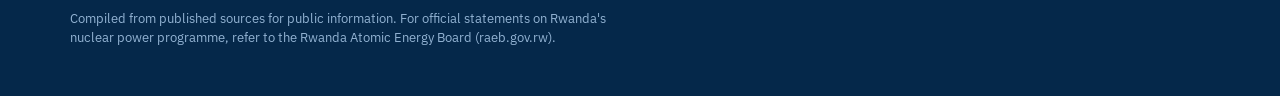
==== commit 3d13ab85: "Header in RAEB brand blue #1C75BC Co-Authored-By: Claude Opus 5.5 <noreply@anthropic.com> Claude-Ses" ====
--- a/index.html
+++ b/index.html
@@ -144,8 +144,10 @@
 footer{max-width:72ch}
 
 /* RAEB brand header */
-:root{--brand-1:#4f80b2;--brand-2:#00518d;--accent:#00518d;--accent-soft:#e1ecf6}
-.hero{position:relative;overflow:hidden;color:#fff;background:var(--brand-2) url("hero-bg.jpg") center/cover no-repeat}
+:root{--brand-1:#2a86cf;--brand-2:#1c75bc;--accent:#00518d;--accent-soft:#e1ecf6}
+.hero{position:relative;overflow:hidden;color:#fff;background:#1c75bc linear-gradient(100deg,#2a86cf 0%,#1c75bc 55%,#176aad 100%)}
+.hero::before{content:"";position:absolute;inset:0;background:url("hero-bg.jpg") center/cover no-repeat;opacity:.22;mix-blend-mode:screen;pointer-events:none}
+.hero .tag{background:rgb(255 255 255 / .1)}
 .hero-inner{position:relative;max-width:1180px;margin:0 auto;padding-inline:20px;padding-block:44px 40px;display:flex;align-items:center;gap:22px 28px;flex-wrap:wrap}
 .hero .logo{height:56px;width:auto;flex:none}
 .hero-text{display:flex;flex-direction:column;gap:8px;min-width:0;flex:1 1 320px}
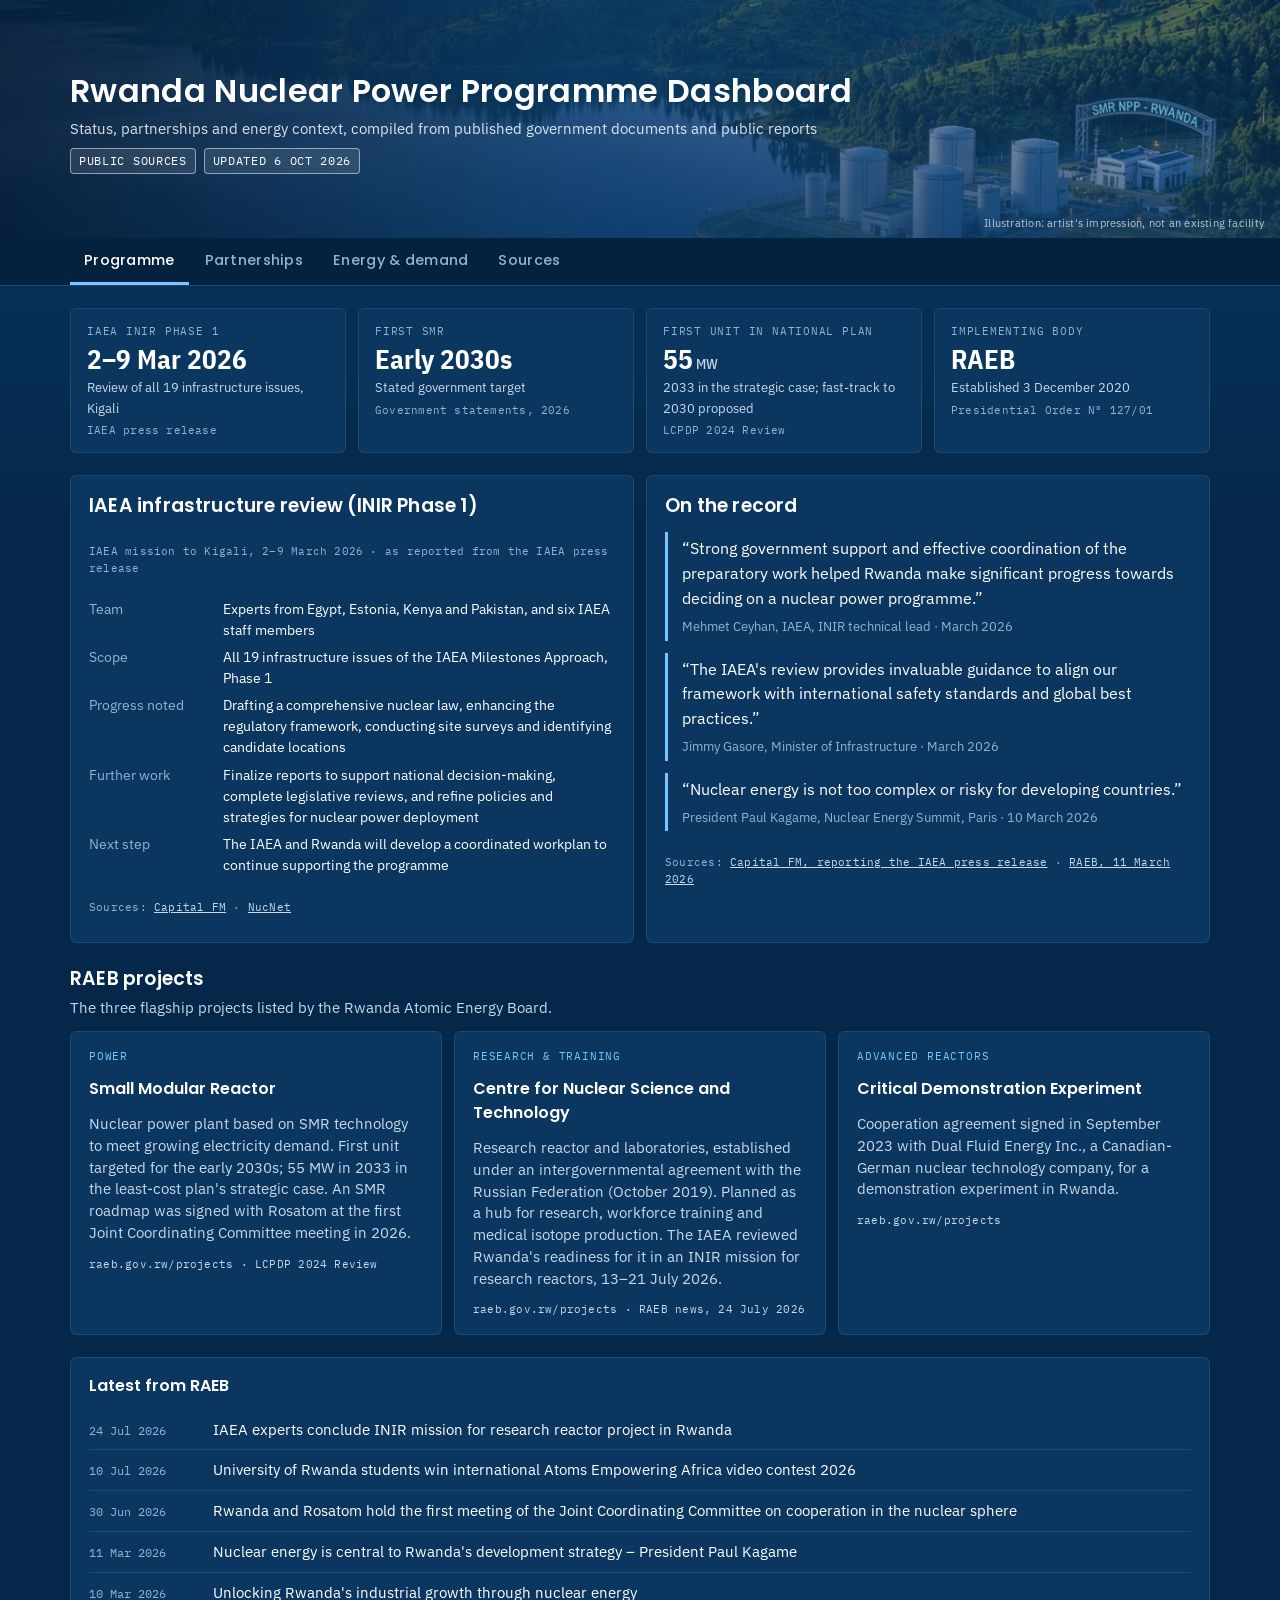
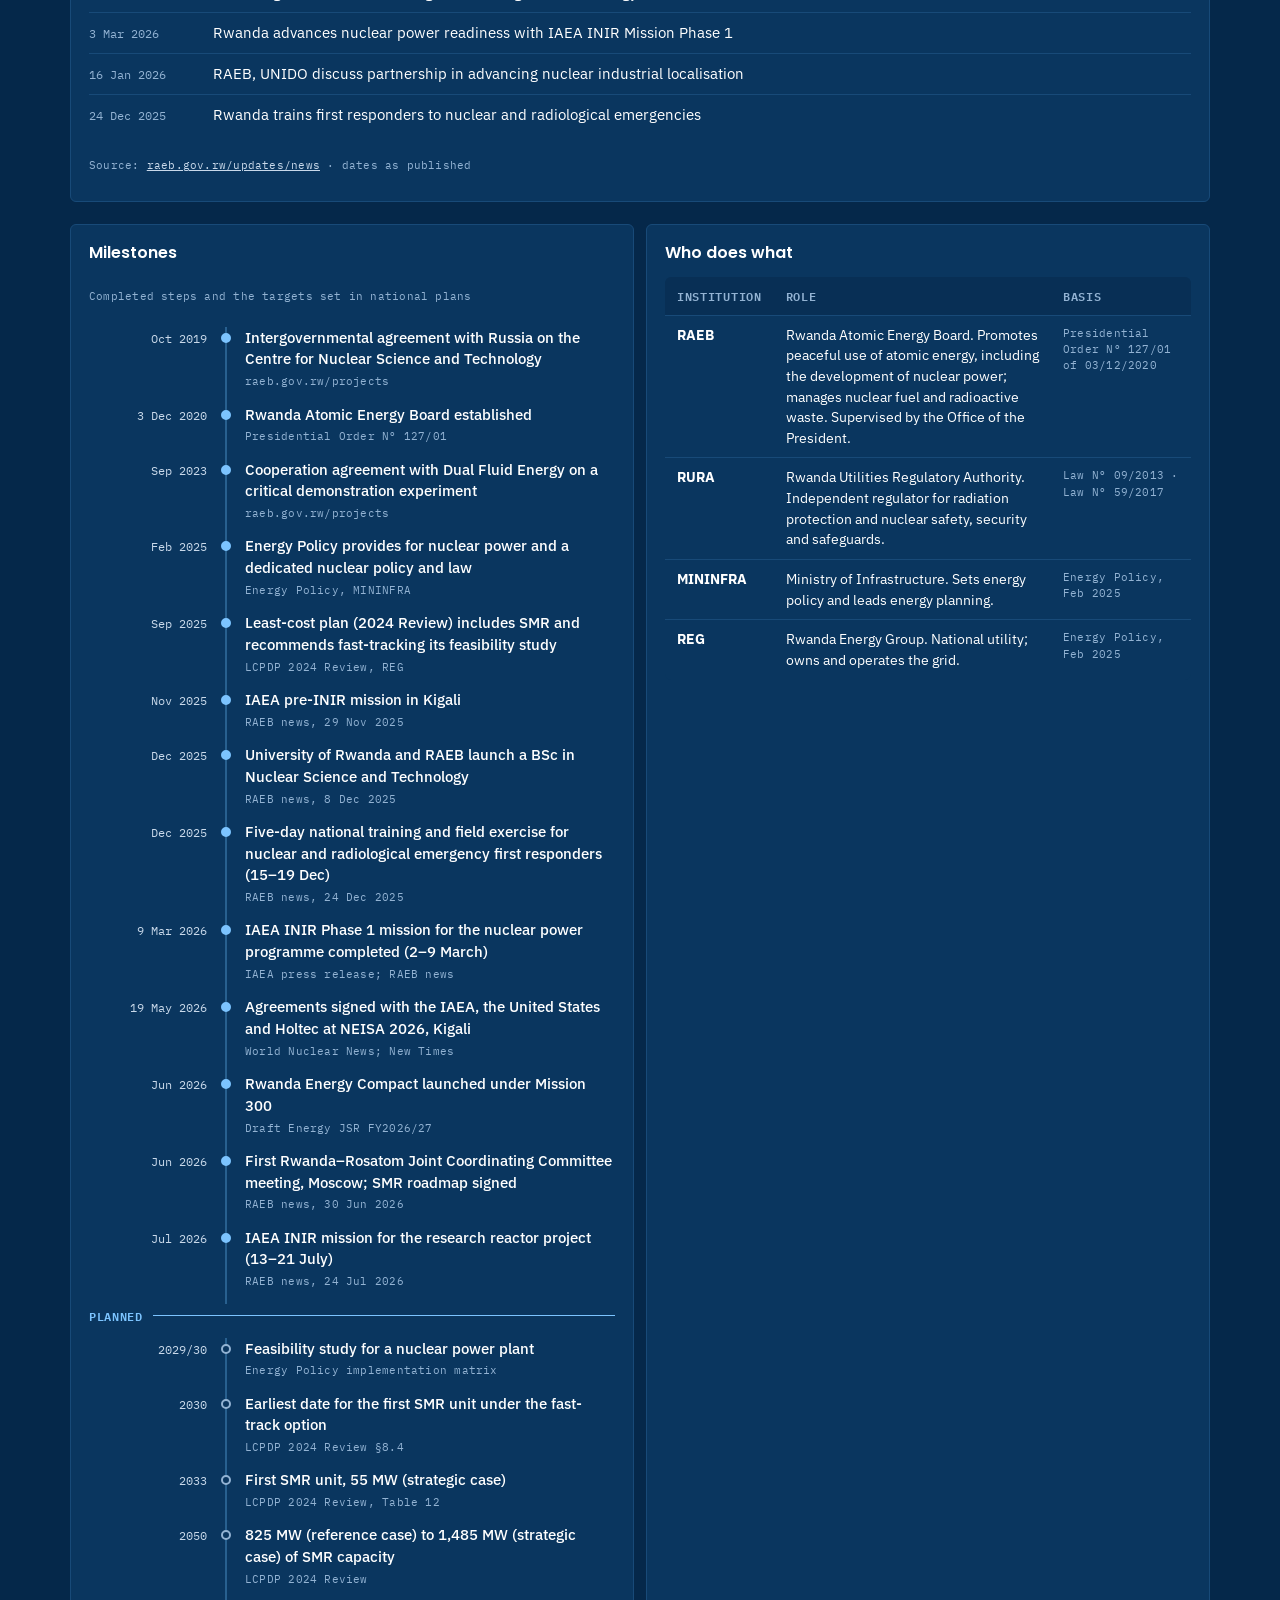
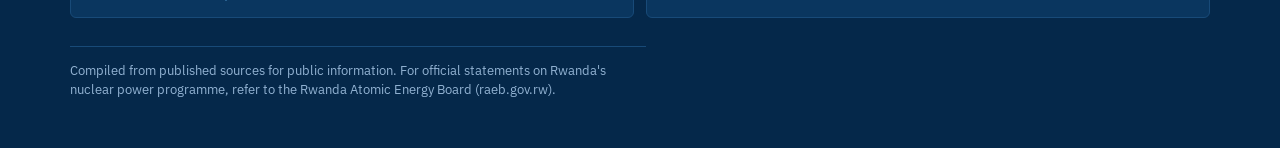
==== commit 94cfeff3: "Header: SMR illustration photo with dark brand overlay Co-Authored-By: Claude Opus 5.5 <noreply@anth" ====
--- a/index.html
+++ b/index.html
@@ -145,10 +145,11 @@
 
 /* RAEB brand header */
 :root{--brand-1:#2a86cf;--brand-2:#1c75bc;--accent:#00518d;--accent-soft:#e1ecf6}
-.hero{position:relative;overflow:hidden;color:#fff;background:#1c75bc linear-gradient(100deg,#2a86cf 0%,#1c75bc 55%,#176aad 100%)}
-.hero::before{content:"";position:absolute;inset:0;background:url("hero-bg.jpg") center/cover no-repeat;opacity:.22;mix-blend-mode:screen;pointer-events:none}
+.hero{position:relative;overflow:hidden;color:#fff;background:#05284a url("hero-photo.jpg") 70% 62%/cover no-repeat}
+.hero::before{content:"";position:absolute;inset:0;pointer-events:none;background:linear-gradient(90deg,rgb(4 30 56 / .92) 0%,rgb(12 64 112 / .78) 45%,rgb(28 117 188 / .30) 100%),linear-gradient(0deg,rgb(4 30 56 / .55) 0%,transparent 45%)}
 .hero .tag{background:rgb(255 255 255 / .1)}
-.hero-inner{position:relative;max-width:1180px;margin:0 auto;padding-inline:20px;padding-block:44px 40px;display:flex;align-items:center;gap:22px 28px;flex-wrap:wrap}
+.hero .credit{position:absolute;right:16px;bottom:8px;font:400 .68rem var(--f-body);color:rgb(255 255 255 / .7);letter-spacing:.02em}
+.hero-inner{position:relative;max-width:1180px;margin:0 auto;padding-inline:20px;padding-block:72px 64px;display:flex;align-items:center;gap:22px 28px;flex-wrap:wrap}
 .hero .logo{height:56px;width:auto;flex:none}
 .hero-text{display:flex;flex-direction:column;gap:8px;min-width:0;flex:1 1 320px}
 .hero h1{font-family:"Poppins",var(--f-display);font-weight:600;font-size:clamp(1.35rem,2.6vw,2rem);line-height:1.2;color:#fff}
@@ -159,7 +160,7 @@
 nav.tabs button{font-family:"Poppins",var(--f-display);font-weight:500;padding:12px 14px 11px}
 nav.tabs button[aria-selected="true"]{color:var(--accent);border-bottom-color:var(--accent)}
 h2,h3{font-family:"Poppins",var(--f-display);font-weight:600}
-@media (max-width:560px){.hero-text{border-left:0;padding-left:0}.hero-inner{padding-block:24px}}
+@media (max-width:560px){.hero-text{border-left:0;padding-left:0}.hero-inner{padding-block:28px 44px}}
 @media (prefers-color-scheme: dark){:root:not([data-theme="light"]){--accent:#6aa8e8;--accent-soft:#1a2c3d}}
 :root[data-theme="dark"]{--accent:#6aa8e8;--accent-soft:#1a2c3d}
 </style>
@@ -211,6 +212,7 @@
       <div class="meta"><span class="tag">Public sources</span><span class="tag">Updated 6 Oct 2026</span></div>
     </div>
   </div>
+  <span class="credit">Illustration: artist's impression, not an existing facility</span>
 </header>
 <div class="tabbar"><div class="tabbar-inner"><nav class="tabs" role="tablist" aria-label="Dashboard sections">
       <button role="tab" id="t-status" aria-controls="s-status" aria-selected="true">Programme</button>
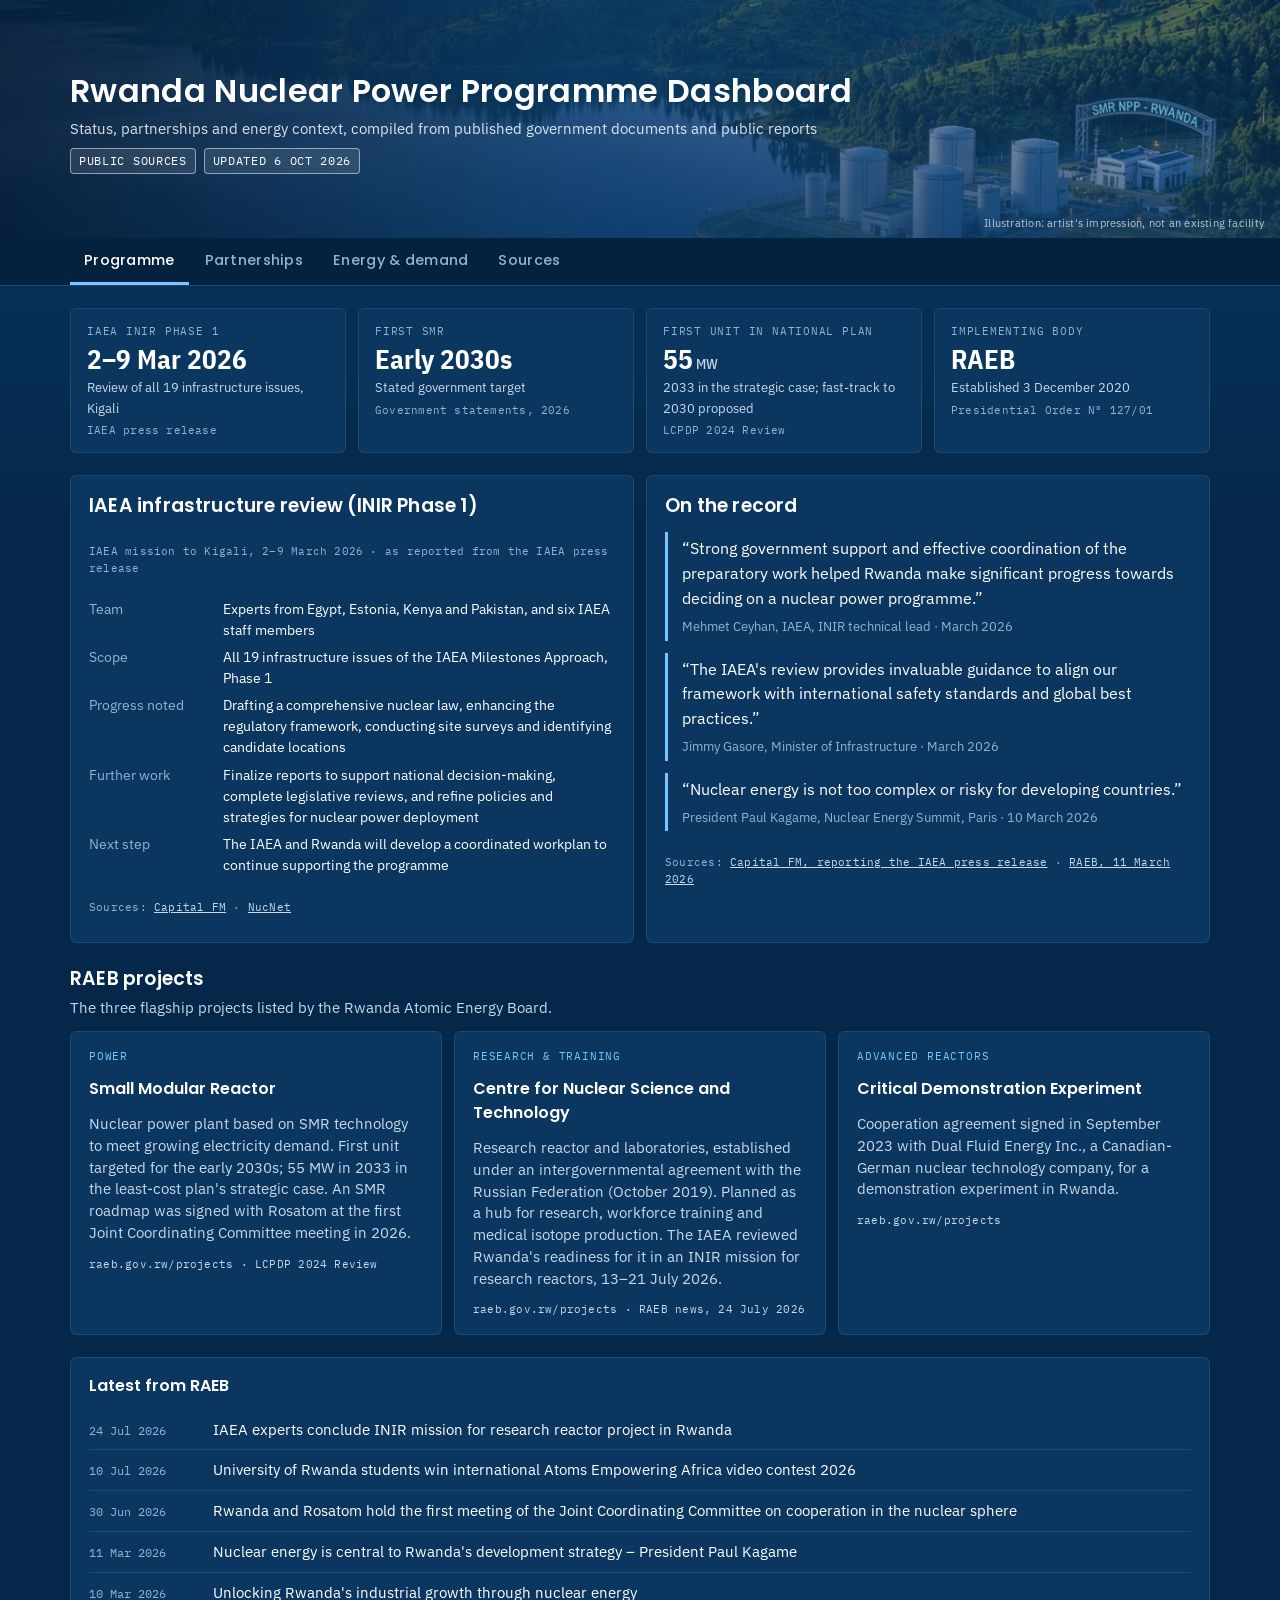
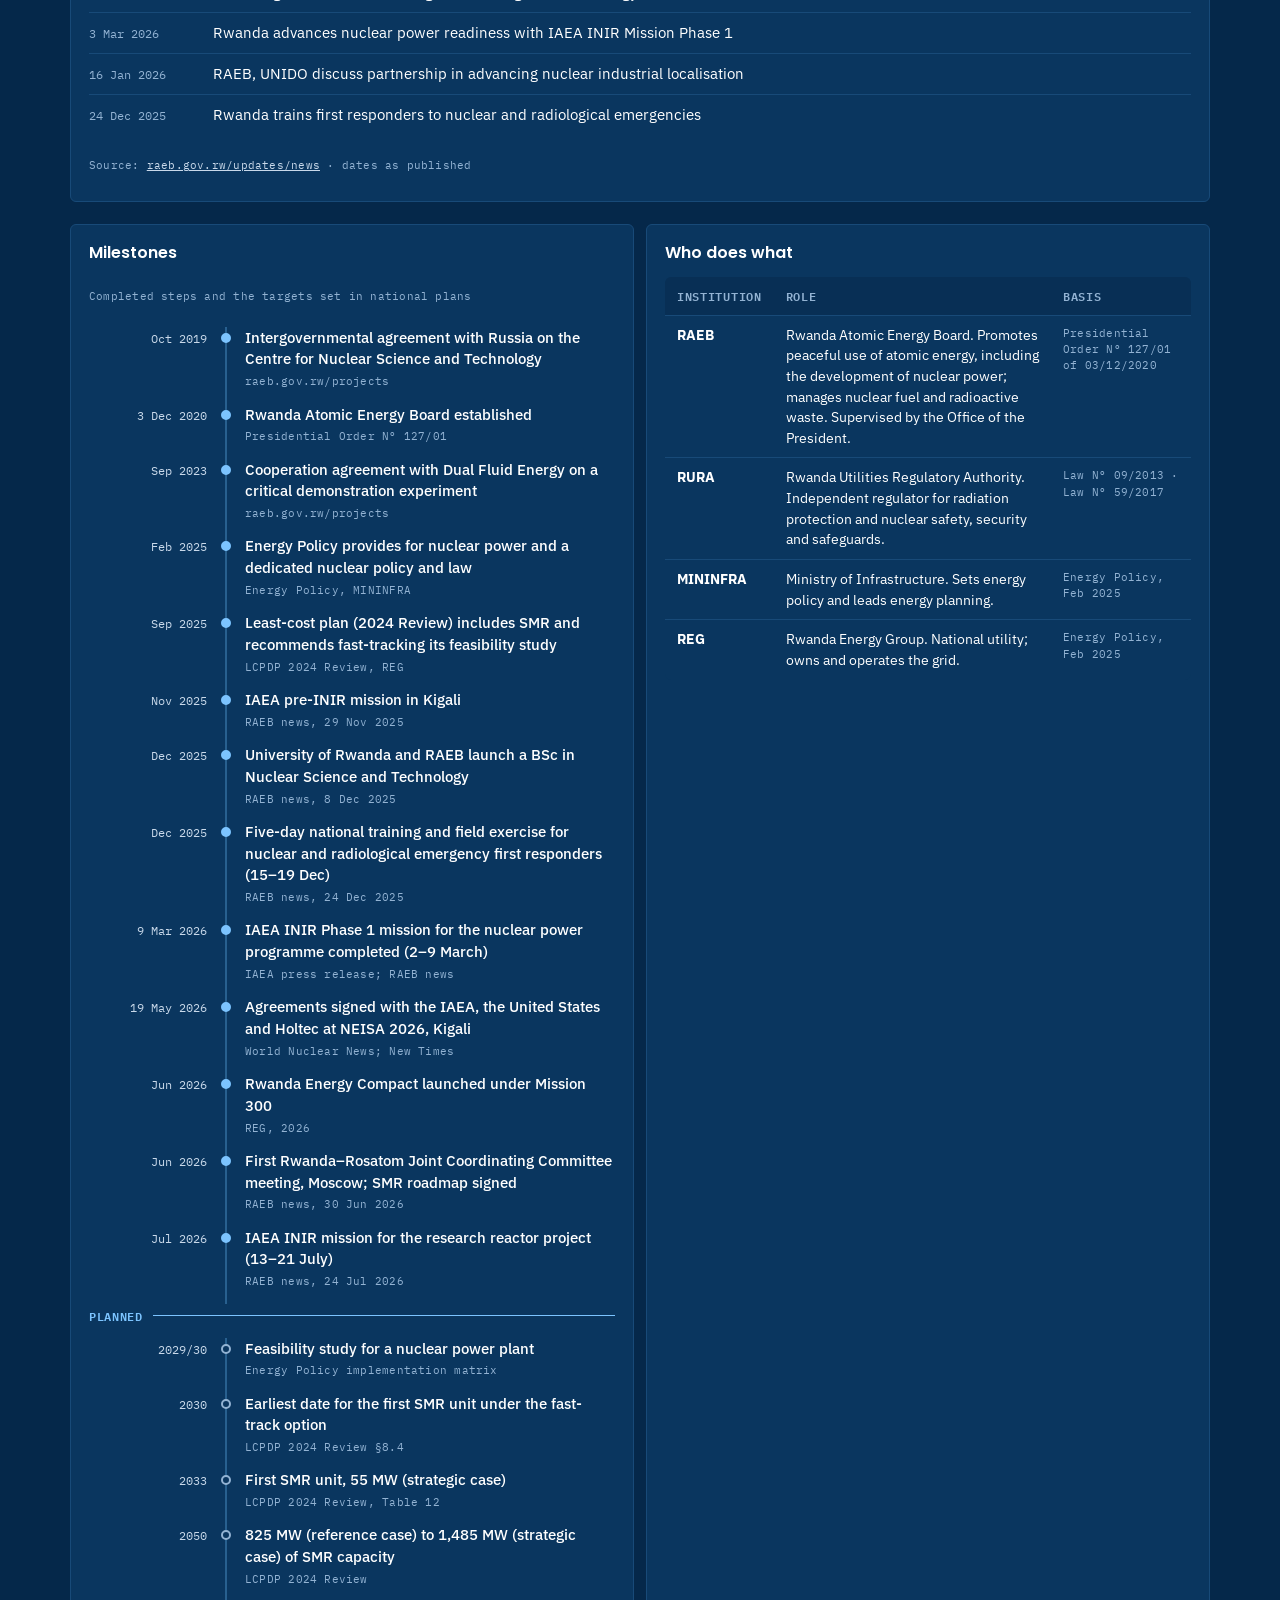
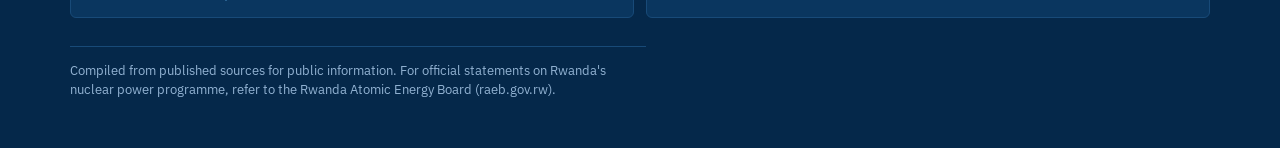
==== commit 54ce345f: "Cite 2026 electricity sector figures as REG, 2026 Co-Authored-By: Claude Opus 5.5 <noreply@anthropic" ====
--- a/index.html
+++ b/index.html
@@ -357,12 +357,12 @@
     <div class="panel block">
       <h3>Installed capacity by source, June 2026</h3>
       <div class="bars" id="capbars"></div>
-      <p class="src">Source: Energy Joint Sector Review FY2026/27, Table 1 (draft, September 2026). Total 472.95 MW.</p>
+      <p class="src">Source: REG, 2026. Total 472.95 MW.</p>
     </div>
     <div class="panel block">
       <h3>Electricity generated by source, FY 2025/26</h3>
       <div class="bars" id="genbars"></div>
-      <p class="src">Source: Energy Joint Sector Review FY2026/27, Table 2 (draft). Total 1,773.98 GWh.</p>
+      <p class="src">Source: REG, 2026. Total 1,773.98 GWh.</p>
     </div>
   </div>
 
@@ -396,7 +396,7 @@
     <ul class="plain">
       <li>Installed capacity includes imports and shared regional plants unless stated otherwise.</li>
       <li>The Least Cost Power Development Plan 2024 Review (REG, September 2025) replaces the December 2023 edition used earlier. Its nuclear figures depend on the demand scenario: 825 MW of SMR by 2050 in the reference case and 1,485 MW in the strategic national case.</li>
-      <li>Figures for June 2026 and FY 2025/26 come from the draft Energy Joint Sector Review FY2026/27 and may change when it is finalized.</li>
+      <li>Figures for June 2026 and FY 2025/26 are from REG, 2026.</li>
       <li>Agreements are listed as publicly reported. Dates are those of the announcement.</li>
     </ul>
   </div>
@@ -430,7 +430,7 @@
  ["2025-12","Five-day national training and field exercise for nuclear and radiological emergency first responders (15–19 Dec)","RAEB news, 24 Dec 2025","done"],
  ["2026-03-09","IAEA INIR Phase 1 mission for the nuclear power programme completed (2–9 March)","IAEA press release; RAEB news","done"],
  ["2026-05-19","Agreements signed with the IAEA, the United States and Holtec at NEISA 2026, Kigali","World Nuclear News; New Times","done"],
- ["2026-06","Rwanda Energy Compact launched under Mission 300","Draft Energy JSR FY2026/27","done"],
+ ["2026-06","Rwanda Energy Compact launched under Mission 300","REG, 2026","done"],
  ["2026-06","First Rwanda–Rosatom Joint Coordinating Committee meeting, Moscow; SMR roadmap signed","RAEB news, 30 Jun 2026","done"],
  ["2026-07","IAEA INIR mission for the research reactor project (13–21 July)","RAEB news, 24 Jul 2026","done"],
  ["2029/30","Feasibility study for a nuclear power plant","Energy Policy implementation matrix","plan"],
@@ -482,9 +482,9 @@
 
 /* energy */
 $("#energy-tiles").innerHTML =
-  tile("Installed capacity","472.95<small> MW</small>","June 2026, incl. 106.1 MW imports and 39 MW shared plants","Draft Energy JSR FY2026/27") +
+  tile("Installed capacity","472.95<small> MW</small>","June 2026, incl. 106.1 MW imports and 39 MW shared plants","REG, 2026") +
   tile("Peak demand","242<small> MW</small>","2024, up from 211 MW in 2023","LCPDP 2024 Review, Table 2") +
-  tile("Access to electricity","88.3<small>%</small>","June 2026: 63.3% grid + 25% off-grid","Draft Energy JSR FY2026/27") +
+  tile("Access to electricity","88.3<small>%</small>","June 2026: 63.3% grid + 25% off-grid","REG, 2026") +
   tile("SMR in least-cost plan","825<small> MW</small>","By 2050 in the reference case; 1,485 MW in the strategic case","LCPDP 2024 Review");
 
 const YEARS=[]; for(let y=2023;y<=2050;y++) YEARS.push(y);
@@ -571,8 +571,8 @@
  ["Feasibility study for nuclear SMR technology","Fast-track (recommendation)","—","LCPDP 2024 Review (REG, Sept 2025)"],
  ["SMR capacity, reference case (10% growth)","825 MW","2050","LCPDP 2024 Review §8.1"],
  ["SMR capacity, strategic case (15% then 12%)","1,485 MW; first 55 MW unit in 2033","2050","LCPDP 2024 Review §8.4, Table 12"],
- ["Installed generation capacity","915 MW","2030","Rwanda Energy Compact (June 2026), as reported in the draft Energy JSR"],
- ["Universal access to electricity","100% (75% grid, 25% off-grid)","2028/29","Draft Energy JSR FY2026/27 (Energy Policy: 2030)"],
+ ["Installed generation capacity","915 MW","2030","Rwanda Energy Compact (June 2026); REG, 2026"],
+ ["Universal access to electricity","100% (75% grid, 25% off-grid)","2028/29","REG, 2026 (Energy Policy: 2030)"],
  ["Renewable share of power generation","60% (from 51%)","2029","NST2 2024–2029"],
  ["Renewable share of power generation","At least 60%","2035 and 2050","Vision 2050, indicator 35"],
  ["Electricity per capita","1,026 kWh → 3,080 kWh","2035 → 2050","Vision 2050, indicator 37"],
@@ -586,7 +586,7 @@
  ["Rwanda Least Cost Power Development Plan, 2024 Review","Rwanda Energy Group (REG)","Sept 2025","Peak demand, SMR capacity, production by technology"],
  ["National Strategy for Transformation (NST2) 2024–2029","Government of Rwanda","2024","Renewables target, nuclear technology"],
  ["Energy Policy","MININFRA","Feb 2025","Nuclear targets, capacity and access baseline"],
- ["Energy Joint Sector Review FY2026/27 (draft)","MININFRA","Sept 2026","Installed capacity, generation, access, Energy Compact target"],
+ ["Electricity sector data","Rwanda Energy Group (REG)","2026","Installed capacity, generation, access, Energy Compact target"],
  ["Rwanda Atomic Energy Board website: projects and news","RAEB","2025–2026","Projects, milestones, Rosatom and research reactor updates"],
  ["IAEA press release on the INIR mission, as reported by Capital FM and NucNet","IAEA","Mar 2026","INIR findings and quotes"],
  ["World Nuclear News, New Times, KT Press, gazettengr.com","Media","2023–2026","Agreements"],
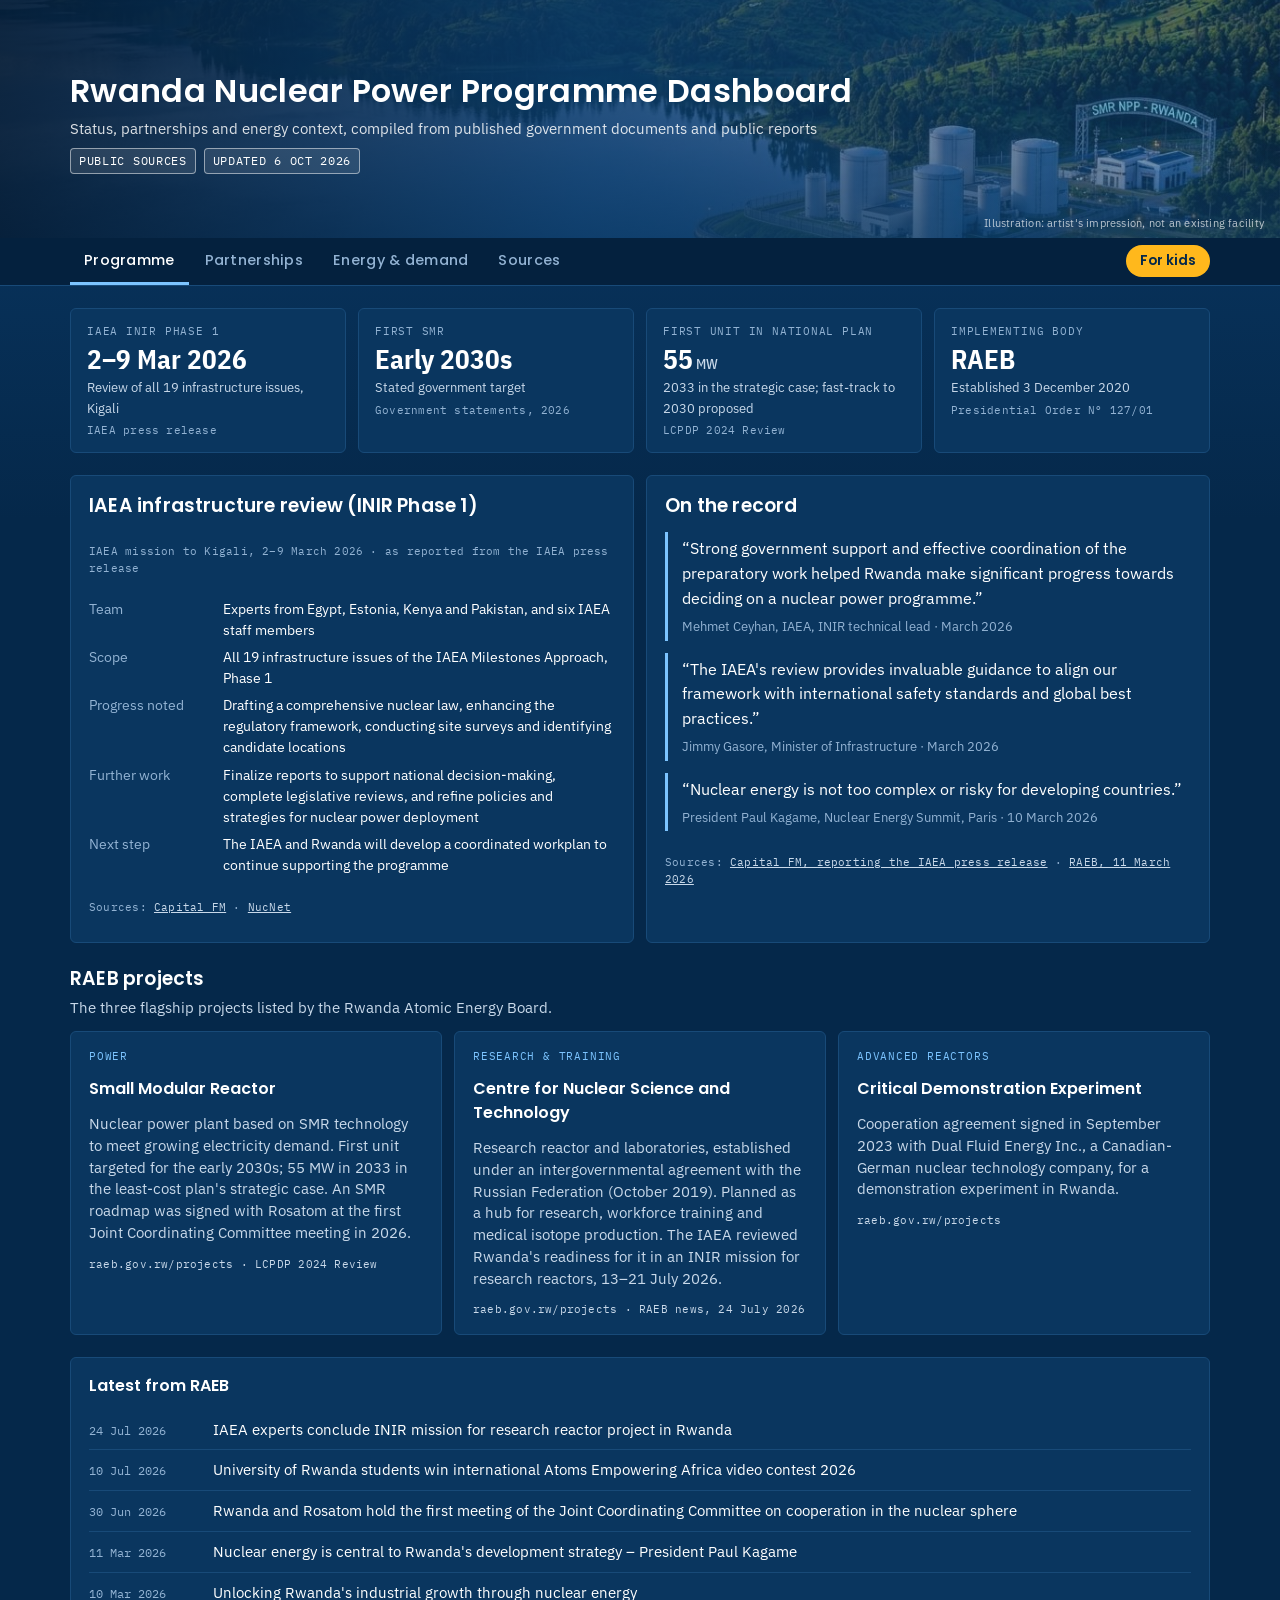
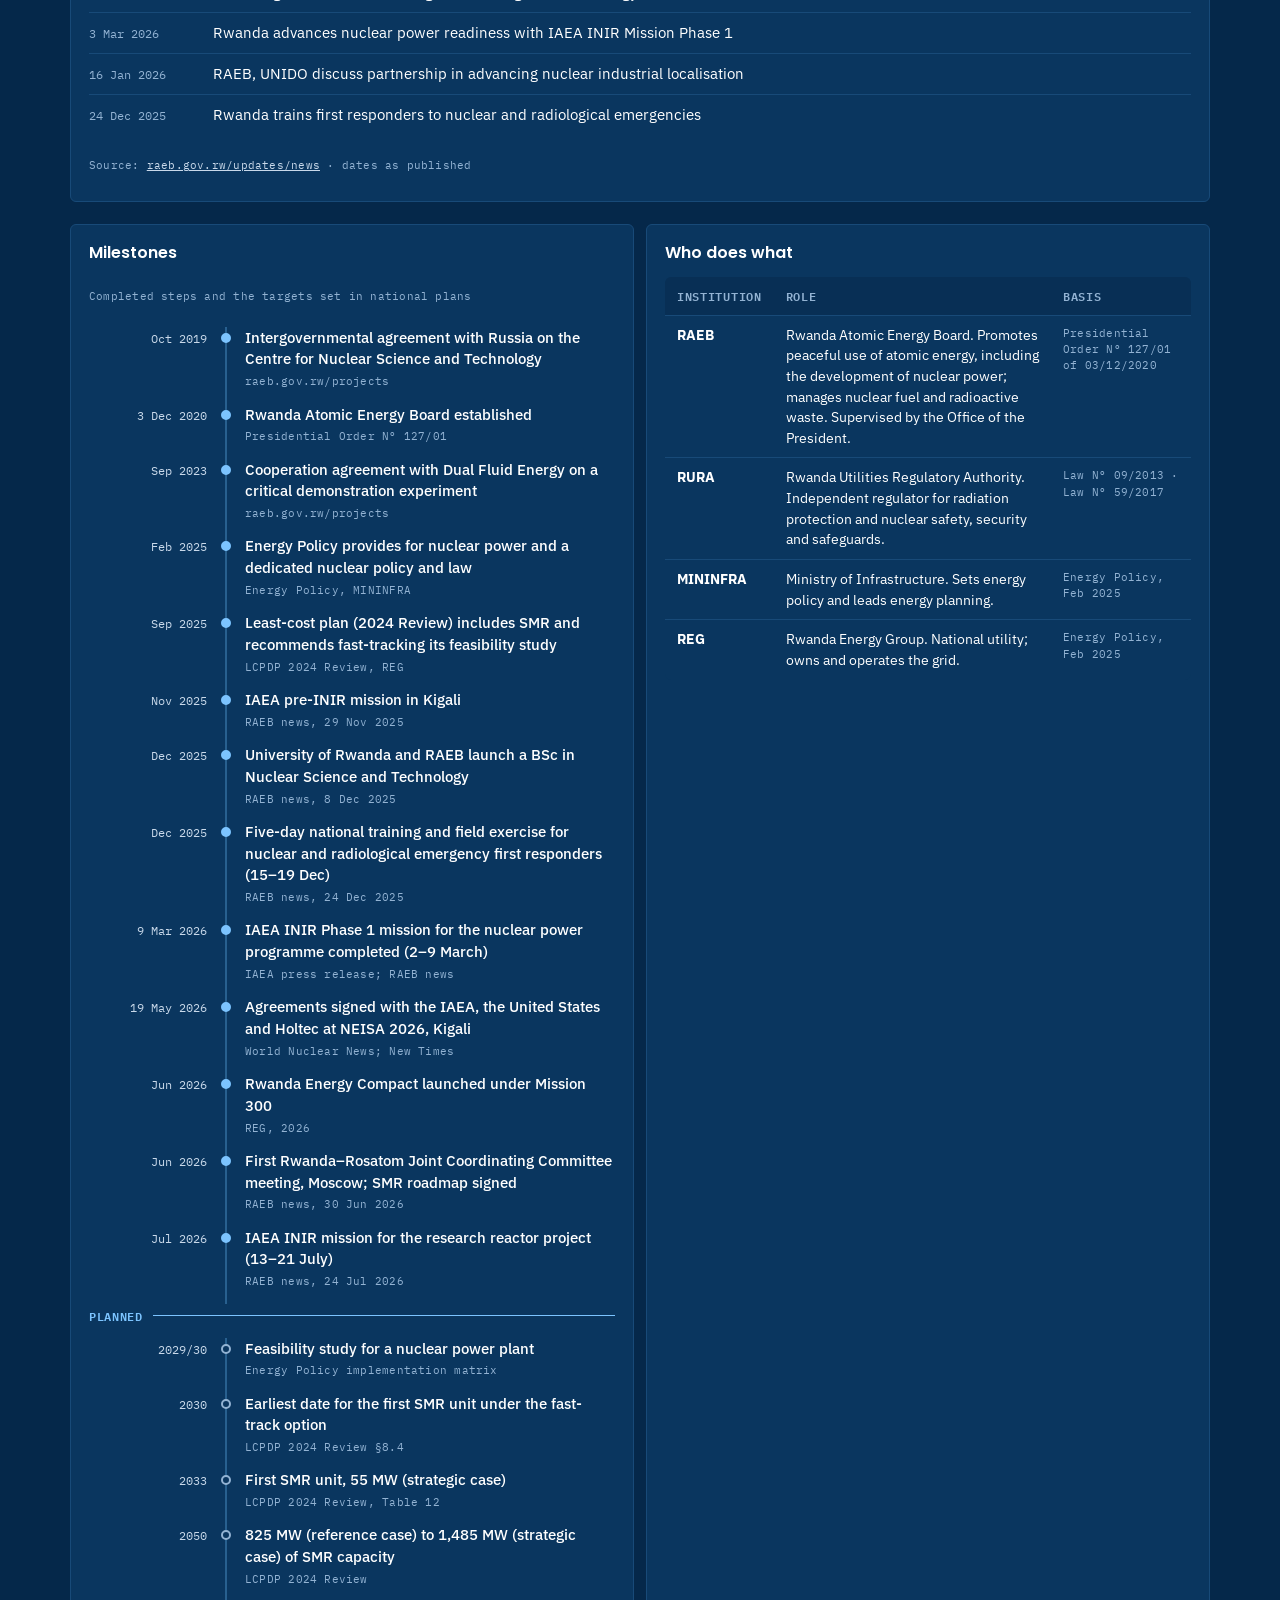
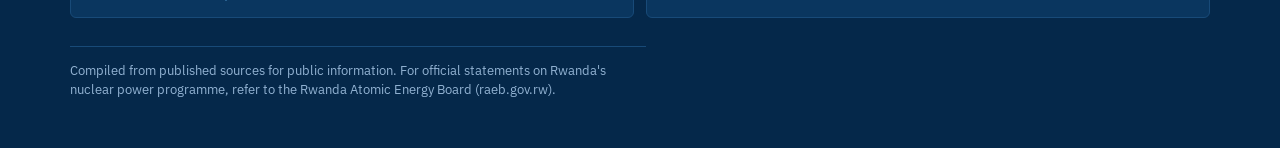
==== commit a34dcf86: "Add kids page explaining nuclear energy and Rwanda's programme; link from dashboard Co-Authored-By: " ====
--- a/index.html
+++ b/index.html
@@ -200,6 +200,9 @@
 ul.news a{color:var(--ink);text-decoration:none}
 ul.news a:hover{color:var(--accent);text-decoration:underline}
 @media (max-width:560px){ul.news li{grid-template-columns:1fr;gap:2px}}
+.kids-link{flex:none;font:600 .85rem "Poppins",var(--f-display);color:#05284a;background:#ffb81c;text-decoration:none;padding:6px 14px;border-radius:999px;white-space:nowrap}
+.kids-link:hover{background:#ffc94d}
+.tabbar-inner nav.tabs{min-width:0}
 </style>
 </head>
 <body>
@@ -214,12 +217,12 @@
   </div>
   <span class="credit">Illustration: artist's impression, not an existing facility</span>
 </header>
-<div class="tabbar"><div class="tabbar-inner"><nav class="tabs" role="tablist" aria-label="Dashboard sections">
+<div class="tabbar"><div class="tabbar-inner" style="display:flex;align-items:center;justify-content:space-between;gap:12px"><nav class="tabs" role="tablist" aria-label="Dashboard sections">
       <button role="tab" id="t-status" aria-controls="s-status" aria-selected="true">Programme</button>
       <button role="tab" id="t-partners" aria-controls="s-partners" aria-selected="false">Partnerships</button>
       <button role="tab" id="t-energy" aria-controls="s-energy" aria-selected="false">Energy &amp; demand</button>
       <button role="tab" id="t-notes" aria-controls="s-notes" aria-selected="false">Sources</button>
-    </nav></div></div>
+    </nav><a class="kids-link" href="kids.html">For kids</a></div></div>
 
 <main class="wrap">
 
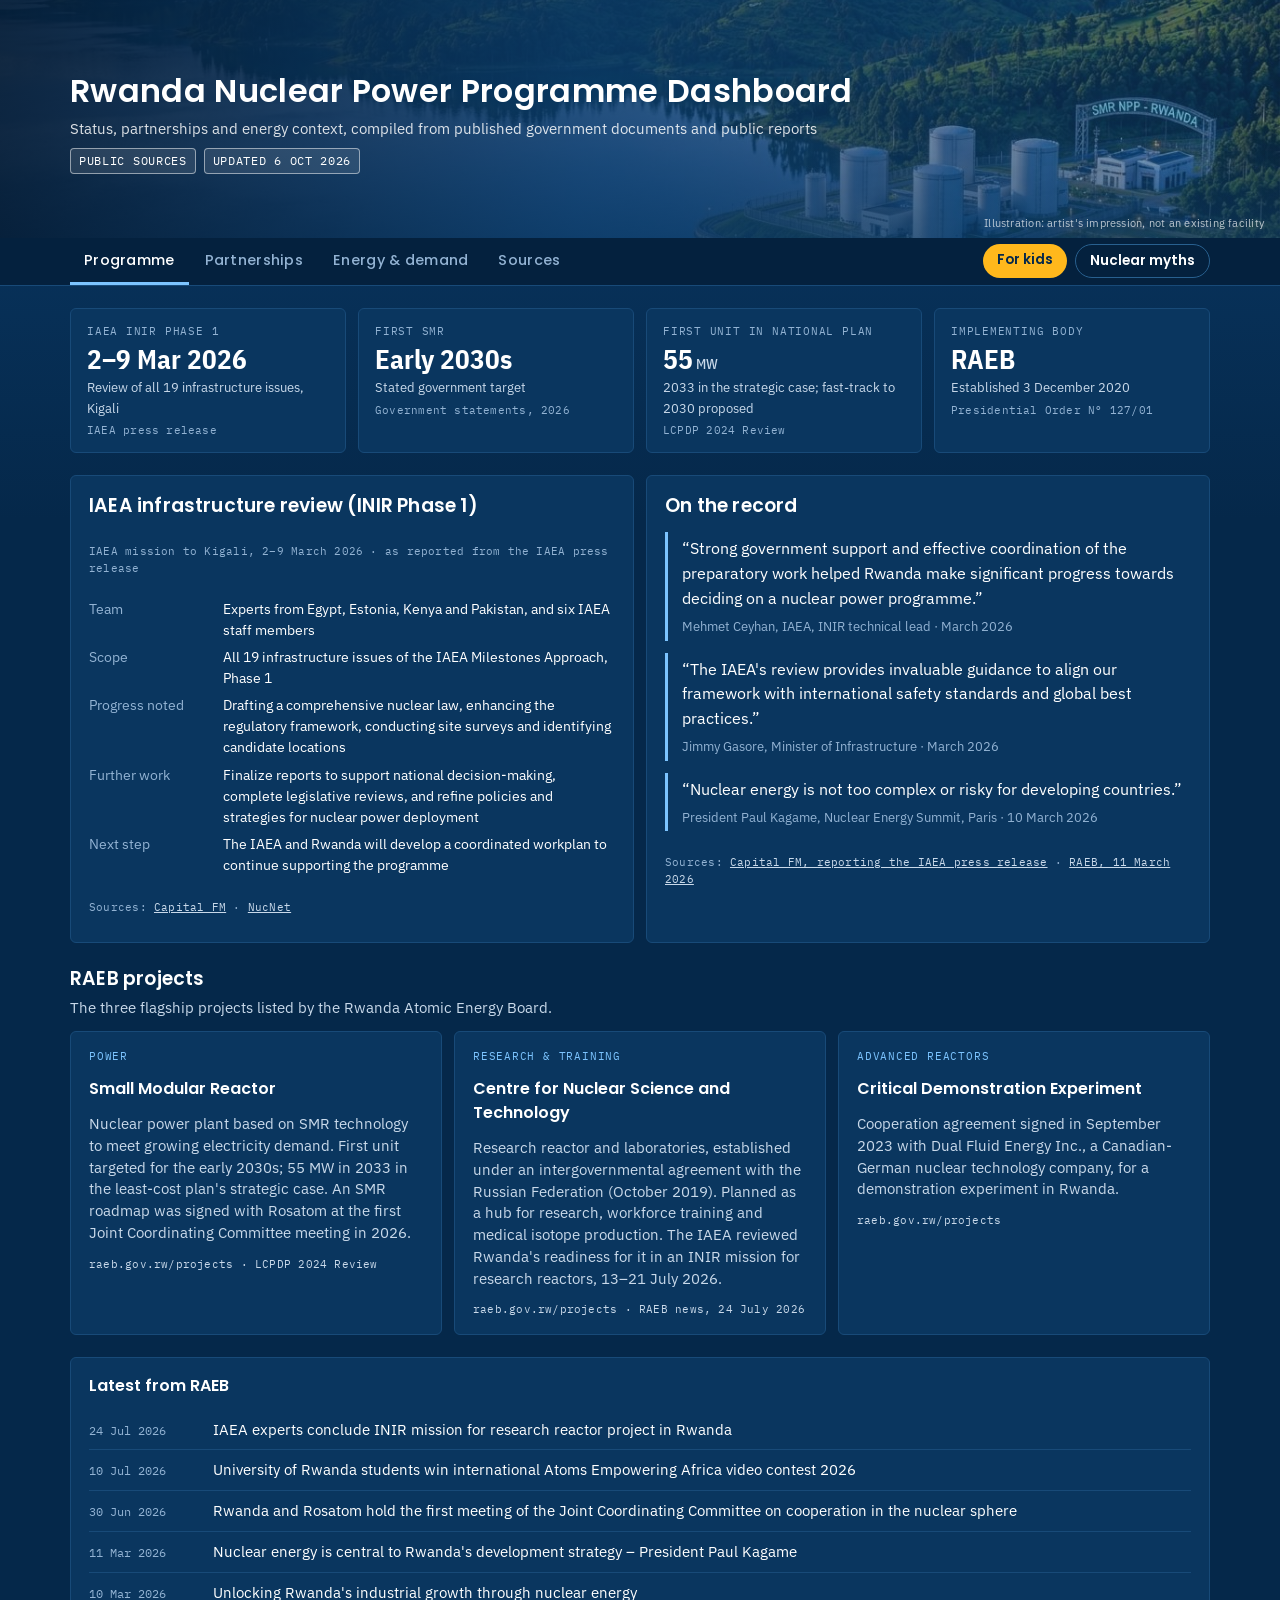
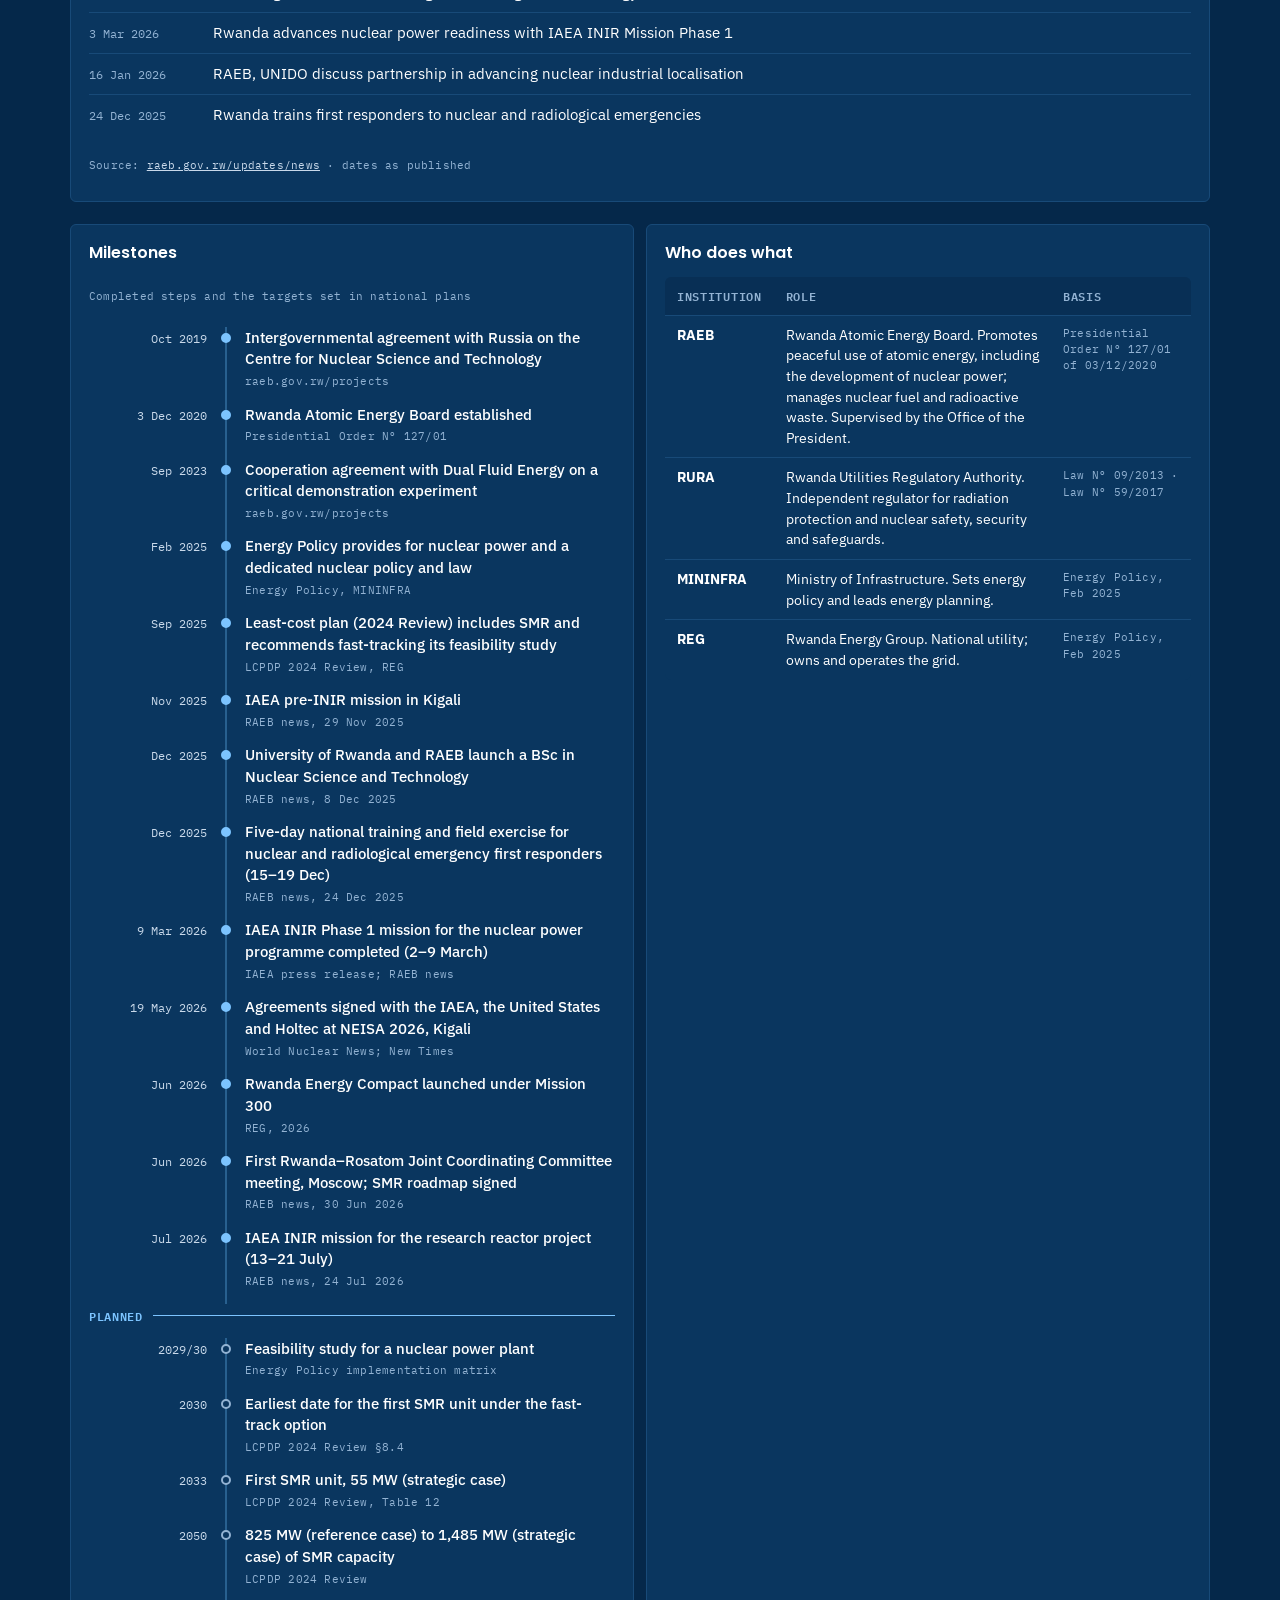
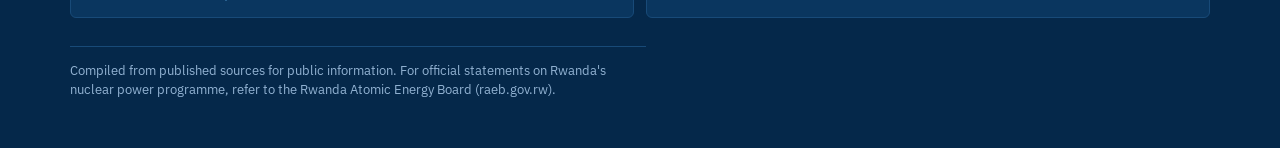
==== commit 7beffbff: "Redesign kids page in dashboard style; add Nuclear myths page; shared pages.css and site nav Co-Auth" ====
--- a/index.html
+++ b/index.html
@@ -202,6 +202,8 @@
 @media (max-width:560px){ul.news li{grid-template-columns:1fr;gap:2px}}
 .kids-link{flex:none;font:600 .85rem "Poppins",var(--f-display);color:#05284a;background:#ffb81c;text-decoration:none;padding:6px 14px;border-radius:999px;white-space:nowrap}
 .kids-link:hover{background:#ffc94d}
+.kids-link.alt{background:transparent;color:#fff;border:1px solid #28608f}
+.kids-link.alt:hover{background:#0d4170}
 .tabbar-inner nav.tabs{min-width:0}
 </style>
 </head>
@@ -222,7 +224,7 @@
       <button role="tab" id="t-partners" aria-controls="s-partners" aria-selected="false">Partnerships</button>
       <button role="tab" id="t-energy" aria-controls="s-energy" aria-selected="false">Energy &amp; demand</button>
       <button role="tab" id="t-notes" aria-controls="s-notes" aria-selected="false">Sources</button>
-    </nav><a class="kids-link" href="kids.html">For kids</a></div></div>
+    </nav><span style="display:flex;gap:8px;flex:none"><a class="kids-link" href="kids.html">For kids</a><a class="kids-link alt" href="myths.html">Nuclear myths</a></span></div></div>
 
 <main class="wrap">
 
